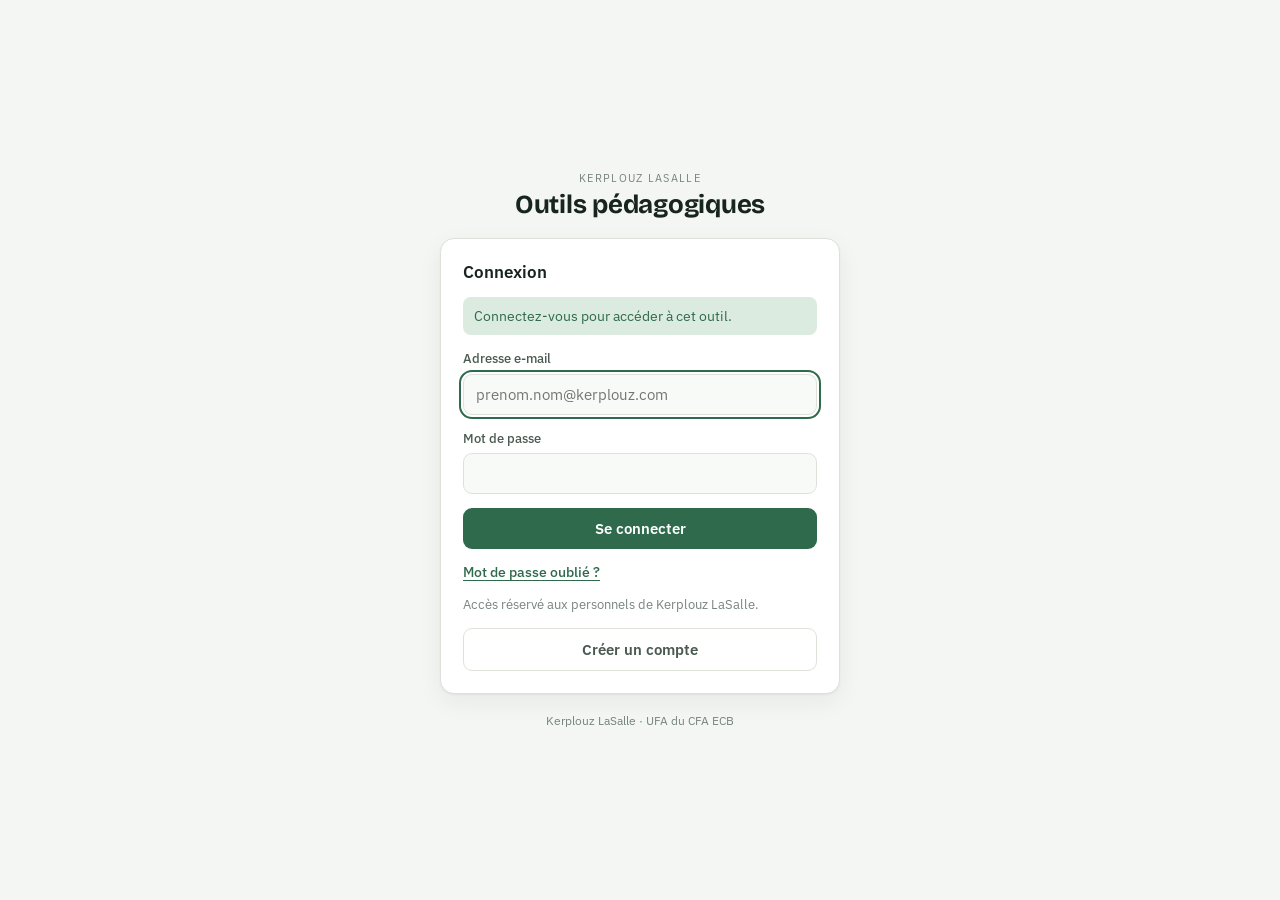
==== admin/index.html @ ae9e58b8 "Page d'administration : comptes, rôles, classes, droits" ====
<!doctype html>
<html lang="fr"><head><meta charset="utf-8"><meta name="viewport" content="width=device-width,initial-scale=1">
<meta name="robots" content="noindex">
<title>Administration · Outils Kerplouz</title>
<link rel="preconnect" href="https://fonts.googleapis.com">
<link rel="preconnect" href="https://fonts.gstatic.com" crossorigin>
<link rel="stylesheet" href="https://fonts.googleapis.com/css2?family=Bricolage+Grotesque:opsz,wght@12..96,700&family=IBM+Plex+Sans:wght@400;500;600&display=swap">
<style>
:root{--bg:#F4F6F3;--surface:#FFFFFF;--line:#DCE2D9;--ink:#18241E;--ink-2:#4A5A51;--ink-3:#76857C;--accent:#2E6A4B;--accent-soft:#DCEBDF;--danger:#A8412F;--danger-soft:#F6DED8;--warn:#7A5410;--warn-soft:#FFF6E5;
  --display:"Bricolage Grotesque",ui-sans-serif,system-ui,sans-serif;--body:"IBM Plex Sans",ui-sans-serif,system-ui,-apple-system,"Segoe UI",sans-serif}
*{box-sizing:border-box}[hidden]{display:none!important}
body{margin:0;background:var(--bg);color:var(--ink);font:14.5px/1.5 var(--body);padding-inline:16px}
main{max-width:1120px;margin:0 auto;padding-block:26px 60px;display:flex;flex-direction:column;gap:20px}
a{color:var(--accent)}
.top{display:flex;justify-content:space-between;align-items:center;gap:12px;flex-wrap:wrap;font-size:13.5px}
.top a{text-decoration:none;font-weight:500}
h1{font:700 30px/1.15 var(--display);margin:4px 0 0;letter-spacing:-.01em}
.eyebrow{font-size:11px;letter-spacing:.12em;text-transform:uppercase;color:var(--ink-3)}
.tabs{display:flex;gap:6px;flex-wrap:wrap;border-bottom:1px solid var(--line);padding-bottom:10px}
.tab{font:500 13.5px var(--body);background:var(--surface);color:var(--ink-2);border:1px solid var(--line);border-radius:999px;padding:7px 14px;cursor:pointer}
.tab[aria-selected="true"]{background:var(--ink);border-color:var(--ink);color:#fff}
.tab .n{font-size:11.5px;opacity:.7;margin-left:4px}
.card{background:var(--surface);border:1px solid var(--line);border-radius:12px;overflow:hidden}
.bar{display:flex;gap:10px;flex-wrap:wrap;align-items:center;padding:12px 14px;border-bottom:1px solid var(--line)}
.bar .sp{flex:1}
input,select{font:14px var(--body);color:var(--ink);background:#F8FAF7;border:1px solid var(--line);border-radius:8px;padding:7px 10px}
input[type=checkbox]{width:16px;height:16px;accent-color:var(--accent);padding:0}
input:focus-visible,select:focus-visible,button:focus-visible,a:focus-visible{outline:2px solid var(--accent);outline-offset:2px}
button{font:600 13.5px var(--body);border:0;border-radius:8px;padding:8px 13px;background:var(--accent);color:#fff;cursor:pointer}
button.ghost{background:none;color:var(--ink-2);border:1px solid var(--line);font-weight:500}
button.danger{background:none;color:var(--danger);border:1px solid var(--danger-soft);font-weight:500}
button.danger.sure{background:var(--danger);color:#fff}
button.small{padding:5px 10px;font-size:12.5px}
button:disabled{opacity:.55;cursor:wait}
.scroll{overflow-x:auto}
table{border-collapse:collapse;width:100%}
th,td{text-align:left;padding:10px 14px;border-bottom:1px solid var(--line);vertical-align:top}
tr:last-child td{border-bottom:0}
th{font-size:11.5px;font-weight:500;letter-spacing:.06em;text-transform:uppercase;color:var(--ink-3);background:#F8FAF7;white-space:nowrap}
td .sub{display:block;font-size:12px;color:var(--ink-3)}
tr.off td{background:#FAFAF8;color:var(--ink-3)}
.chips{display:flex;flex-wrap:wrap;gap:5px;align-items:center}
.chip{font-size:12px;font-weight:500;border-radius:99px;padding:2px 9px;border:1px solid var(--line);background:#fff;white-space:nowrap}
.chip.capa{border-color:#6E9A3A;color:#4F7424}.chip.bpa{border-color:#3F8A70;color:#2E6A55}.chip.bp{border-color:#2E6A4B;color:#2E6A4B}
.chip.btsa{border-color:#D1683F;color:#A84D29}.chip.cs{border-color:#8A6A3B;color:#6D522A}.chip.autre{border-color:#76857C;color:#4A5A51}
.none{font-size:12.5px;color:var(--ink-3)}
.badge{font-size:11.5px;font-weight:600;border-radius:99px;padding:2px 8px;white-space:nowrap}
.b-on{background:var(--accent-soft);color:var(--accent)}.b-off{background:var(--danger-soft);color:var(--danger)}.b-wait{background:var(--warn-soft);color:var(--warn)}
.pick{margin-top:8px;border:1px solid var(--line);border-radius:10px;padding:10px 12px;background:#FBFCFA;display:grid;grid-template-columns:repeat(auto-fill,minmax(150px,1fr));gap:4px 14px}
.pick h4{grid-column:1/-1;margin:6px 0 2px;font-size:11px;letter-spacing:.08em;text-transform:uppercase;color:var(--ink-3)}
.pick h4:first-child{margin-top:0}
.pick label{display:flex;gap:7px;align-items:center;font-size:13px;cursor:pointer}
.switch{display:inline-flex;gap:7px;align-items:center;font-size:13px;cursor:pointer}
.msg{font-size:13.5px;border-radius:8px;padding:9px 12px}
.msg.err{background:var(--danger-soft);color:var(--danger)}.msg.ok{background:var(--accent-soft);color:var(--accent)}
.help{font-size:13px;color:var(--ink-2);margin:0;padding:12px 14px;border-bottom:1px solid var(--line);background:#FBFCFA}
.roles{display:flex;gap:14px;flex-wrap:wrap}
.toast{position:fixed;left:50%;bottom:18px;transform:translateX(-50%);background:var(--ink);color:#fff;border-radius:10px;padding:9px 16px;font-size:13.5px;box-shadow:0 8px 24px rgba(0,0,0,.2)}
.toast.err{background:var(--danger)}
@media (max-width:640px){th,td{padding:9px 10px}h1{font-size:25px}}
</style></head><body>
<main>
  <div class="top"><a href="/">← Outils pédagogiques</a><span><span id="me"></span></span></div>
  <div><span class="eyebrow">Kerplouz LaSalle · Réservé au coordinateur</span><h1>Administration</h1></div>
  <div class="msg err" id="err" hidden></div>

  <div class="tabs" role="tablist">
    <button class="tab" role="tab" data-tab="comptes" aria-selected="true">Comptes<span class="n" id="nComptes"></span></button>
    <button class="tab" role="tab" data-tab="classes" aria-selected="false">Classes<span class="n" id="nClasses"></span></button>
    <button class="tab" role="tab" data-tab="outils" aria-selected="false">Droits des outils</button>
  </div>

  <!-- Comptes -->
  <section id="p-comptes">
    <div class="card">
      <p class="help">Un compte voit les outils des formations de ses classes (plus les outils transversaux). Le <b>coordinateur</b> voit tout et accède à cette page. Vous pouvez rattacher une adresse à ses classes <b>avant</b> que la personne crée son compte : ses droits seront prêts à sa première connexion.</p>
      <div class="bar">
        <input type="search" id="q" placeholder="Rechercher une adresse ou une classe" aria-label="Rechercher" style="min-width:240px">
        <select id="fRole" aria-label="Filtrer par rôle"><option value="">Tous les rôles</option><option value="formateur">Formateurs</option><option value="secretariat">Secrétariat</option><option value="coordinateur">Coordinateurs</option><option value="attente">Sans compte</option></select>
        <span class="sp"></span>
        <input type="email" id="newMail" placeholder="prenom.nom@kerplouz.com" aria-label="Adresse à rattacher">
        <button type="button" id="btnAdd">Rattacher une adresse</button>
      </div>
      <div class="scroll"><table>
        <thead><tr><th>Personne</th><th>Rôle</th><th>Classes</th><th>Statut</th><th></th></tr></thead>
        <tbody id="tComptes"></tbody>
      </table></div>
    </div>
  </section>

  <!-- Classes -->
  <section id="p-classes" hidden>
    <div class="card">
      <p class="help">Les classes reprennent les groupes Yparéo. Le <b>niveau</b> décide des outils affichés. Une classe désactivée n'ouvre plus aucun droit, sans perdre ses rattachements.</p>
      <div class="bar">
        <input id="cCode" placeholder="Code (ex. BTSAAP1)" aria-label="Code" style="width:150px">
        <input id="cLib" placeholder="Libellé (ex. BTSA AP 1)" aria-label="Libellé" style="width:190px">
        <select id="cNiv" aria-label="Niveau"></select>
        <button type="button" id="btnClasse">Ajouter la classe</button>
      </div>
      <div class="scroll"><table>
        <thead><tr><th>Code</th><th>Libellé</th><th>Niveau</th><th>Personnes</th><th>Active</th><th></th></tr></thead>
        <tbody id="tClasses"></tbody>
      </table></div>
    </div>
  </section>

  <!-- Outils -->
  <section id="p-outils" hidden>
    <div class="card">
      <p class="help">Pour chaque outil publié : les rôles qui y ont accès. L'accès est aussi limité au niveau de l'outil (un formateur CAPa ne voit pas un outil BTSA). Le coordinateur a toujours accès à tout : décochez les deux rôles pour réserver un outil au coordinateur.</p>
      <div class="scroll"><table>
        <thead><tr><th>Outil</th><th>Formation</th><th>Rôles autorisés</th><th>Qui y a accès</th></tr></thead>
        <tbody id="tOutils"></tbody>
      </table></div>
    </div>
  </section>
</main>
<div class="toast" id="toast" hidden></div>

<script>
const SB="https://olqclfsywasktwirswpb.supabase.co", KEY="sb_publishable_Qry6l1DGbG9IkLtGT7CF4w_OyP4rI8x", SKEY="kep.session";
const $=s=>document.querySelector(s);
const esc=t=>String(t==null?"":t).replace(/[<>&"]/g,c=>({"<":"&lt;",">":"&gt;","&":"&amp;",'"':"&quot;"}[c]));
const NIVEAUX={capa:"CAPa JP",bpa:"BPA OSP",bp:"BP AP",btsa:"BTSA AP",cs:"CS Arboriste",autre:"Autre",tous:"Toutes formations"};
const ROLES={formateur:"Formateur",secretariat:"Secrétariat",coordinateur:"Coordinateur"};

/* ---------- session ---------- */
let session=null;
const ls={get(){try{return JSON.parse(localStorage.getItem(SKEY)||"null");}catch(e){return null;}},set(v){try{v?localStorage.setItem(SKEY,JSON.stringify(v)):localStorage.removeItem(SKEY);}catch(e){}}};
function cookie(){document.cookie=session?`kep_at=${session.access_token}; Path=/; Max-Age=${Math.max(60,session.expires_at-Math.floor(Date.now()/1000))}; Secure; SameSite=Lax`:"kep_at=; Path=/; Max-Age=0; Secure; SameSite=Lax";}
async function raw(path,{method="GET",body,prefer,auth=true}={}){
  const h={apikey:KEY,"Content-Type":"application/json"};if(auth&&session)h.Authorization="Bearer "+session.access_token;if(prefer)h.Prefer=prefer;
  const r=await fetch(SB+path,{method,headers:h,body:body?JSON.stringify(body):undefined});const t=await r.text();let d=null;try{d=t?JSON.parse(t):null;}catch(e){}
  if(!r.ok){const e=new Error((d&&(d.message||d.msg||d.error_description||d.error))||("Erreur "+r.status));e.status=r.status;throw e;}return d;}
async function frais(){if(!session)return false;if(session.expires_at-60>Date.now()/1000)return true;
  try{const t=await raw("/auth/v1/token?grant_type=refresh_token",{method:"POST",body:{refresh_token:session.refresh_token},auth:false});
    session=Object.assign(session,{access_token:t.access_token,refresh_token:t.refresh_token,expires_at:t.expires_at?+t.expires_at:Math.floor(Date.now()/1000)+(+t.expires_in||3600)});ls.set(session);cookie();return true;}
  catch(e){session=null;ls.set(null);cookie();return false;}}
async function api(path,opts){if(!(await frais())){location.replace("/?next=/admin/");throw new Error("session expirée");}return raw(path,opts);}

/* ---------- données ---------- */
let comptes=[],affect=[],classes=[],outils=[],ouvert=null;
async function charger(){
  [comptes,affect,classes,outils]=await Promise.all([
    api("/rest/v1/rpc/admin_comptes",{method:"POST",body:{}}),
    api("/rest/v1/affectations?select=email,classe"),
    api("/rest/v1/classes?select=*&order=ordre,code"),
    api("/rest/v1/outils?select=*&order=ordre,code")]);
}
function toast(t,err){const el=$("#toast");el.textContent=t;el.className="toast"+(err?" err":"");el.hidden=false;clearTimeout(toast.t);toast.t=setTimeout(()=>el.hidden=true,err?5000:2200);}
function frErr(e){const m=e.message||"";
  if(/au moins un coordinateur/i.test(m))return "Impossible : il doit rester au moins un coordinateur actif.";
  if(/propre compte/i.test(m))return "Vous ne pouvez pas supprimer votre propre compte.";
  if(/duplicate key/i.test(m))return "Ce code existe déjà.";
  if(/row-level security|Réservé/i.test(m))return "Action refusée : réservée au coordinateur.";
  return m;}
async function action(fn,ok){try{await fn();await charger();rendre();if(ok)toast(ok);}catch(e){toast(frErr(e),true);}}

/* ---------- rendu ---------- */
const classesDe=email=>affect.filter(a=>a.email===email).map(a=>classes.find(c=>c.code===a.classe)).filter(Boolean);
function chips(email){const cl=classesDe(email);return cl.length?cl.map(c=>`<span class="chip ${esc(c.niveau)}" title="${esc(NIVEAUX[c.niveau])}${c.actif?"":" · classe désactivée"}" style="${c.actif?"":"opacity:.5"}">${esc(c.libelle)}</span>`).join(""):'<span class="none">Aucune classe</span>';}
function picker(email){const mine=new Set(affect.filter(a=>a.email===email).map(a=>a.classe));
  return `<div class="pick" data-email="${esc(email)}">`+Object.keys(NIVEAUX).filter(n=>classes.some(c=>c.niveau===n)).map(n=>
    `<h4>${esc(NIVEAUX[n])}</h4>`+classes.filter(c=>c.niveau===n).map(c=>`<label><input type="checkbox" data-classe="${esc(c.code)}" ${mine.has(c.code)?"checked":""}>${esc(c.libelle)}</label>`).join("")).join("")+`</div>`;}
function ligne(p){const moi=session.user&&p.id===session.user.id, attente=!p.id;
  const quand=p.derniere_connexion?"dernière connexion le "+new Date(p.derniere_connexion).toLocaleDateString("fr-FR"):(p.confirme?"jamais connecté":"adresse non confirmée");
  return `<tr class="${p.actif===false?"off":""}" data-email="${esc(p.email)}" data-id="${esc(p.id||"")}">
    <td><b>${esc(p.email)}</b>${moi?' <span class="badge b-on">vous</span>':""}<span class="sub">${attente?"n'a pas encore créé son compte":esc(quand)}</span></td>
    <td>${attente?'<span class="none">—</span>':`<select data-act="role" aria-label="Rôle de ${esc(p.email)}" ${moi?"disabled title='Vous ne pouvez pas changer votre propre rôle'":""}>${Object.keys(ROLES).map(r=>`<option value="${r}" ${p.role===r?"selected":""}>${ROLES[r]}</option>`).join("")}</select>`}</td>
    <td><div class="chips">${chips(p.email)} <button type="button" class="ghost small" data-act="edit">${ouvert===p.email?"Fermer":"Modifier"}</button></div>${ouvert===p.email?picker(p.email):""}</td>
    <td>${attente?'<span class="badge b-wait">En attente</span>':`<label class="switch"><input type="checkbox" data-act="actif" ${p.actif?"checked":""} ${moi?"disabled":""}>${p.actif?"Actif":"Suspendu"}</label>`}</td>
    <td>${moi?"":`<button type="button" class="danger small" data-act="del">${attente?"Retirer":"Supprimer"}</button>`}</td></tr>`;}
function rendre(){
  const q=$("#q").value.trim().toLowerCase(),fr=$("#fRole").value;
  const connus=new Set(comptes.map(c=>c.email));
  const attente=[...new Set(affect.map(a=>a.email))].filter(e=>!connus.has(e)).map(e=>({email:e}));
  let lignes=[...comptes,...attente].filter(p=>{
    if(fr==="attente"?p.id:fr&&p.role!==fr)return false;
    if(!q)return true;return p.email.includes(q)||classesDe(p.email).some(c=>(c.code+" "+c.libelle).toLowerCase().includes(q));});
  $("#tComptes").innerHTML=lignes.map(ligne).join("")||'<tr><td colspan="5" class="none">Aucun résultat.</td></tr>';
  $("#nComptes").textContent=comptes.length+(attente.length?" + "+attente.length:"");
  $("#nClasses").textContent=classes.length;
  $("#tClasses").innerHTML=classes.map(c=>{const n=affect.filter(a=>a.classe===c.code).length;return `<tr class="${c.actif?"":"off"}" data-code="${esc(c.code)}">
    <td><code>${esc(c.code)}</code></td>
    <td><input data-act="lib" value="${esc(c.libelle)}" aria-label="Libellé de ${esc(c.code)}" style="width:170px"></td>
    <td><select data-act="niv" aria-label="Niveau de ${esc(c.code)}">${Object.keys(NIVEAUX).filter(k=>k!=="tous").map(k=>`<option value="${k}" ${c.niveau===k?"selected":""}>${NIVEAUX[k]}</option>`).join("")}</select></td>
    <td>${n}</td>
    <td><label class="switch"><input type="checkbox" data-act="cactif" ${c.actif?"checked":""}>${c.actif?"Oui":"Non"}</label></td>
    <td><button type="button" class="danger small" data-act="cdel" title="${n?"Supprime aussi les "+n+" rattachement(s)":""}">Supprimer</button></td></tr>`;}).join("");
  $("#tOutils").innerHTML=outils.map(o=>{
    const qui=comptes.filter(p=>p.actif&&(p.role==="coordinateur"||((!o.roles.length||o.roles.includes(p.role))&&(o.niveau==="tous"||classesDe(p.email).some(c=>c.actif&&c.niveau===o.niveau)))));
    return `<tr data-outil="${esc(o.code)}"><td><b>${esc(o.titre)}</b><span class="sub">${esc(o.code)}</span></td><td>${esc(NIVEAUX[o.niveau]||o.niveau)}</td>
    <td><div class="roles">${["formateur","secretariat"].map(r=>`<label class="switch"><input type="checkbox" data-role="${r}" ${!o.roles.length||o.roles.includes(r)?"checked":""}>${ROLES[r]}</label>`).join("")}</div><span class="sub">${!o.roles.length?"tous les rôles":o.roles.every(r=>r==="coordinateur")?"réservé au coordinateur":""}</span></td>
    <td>${qui.length} compte${qui.length>1?"s":""}<span class="sub">${esc(qui.slice(0,4).map(p=>p.email.split("@")[0]).join(", "))}${qui.length>4?"…":""}</span></td></tr>`;}).join("");
}

/* ---------- événements ---------- */
document.querySelectorAll(".tab").forEach(t=>t.onclick=()=>{document.querySelectorAll(".tab").forEach(x=>x.setAttribute("aria-selected",x===t));
  ["comptes","classes","outils"].forEach(k=>$("#p-"+k).hidden=k!==t.dataset.tab);});
$("#q").oninput=rendre;$("#fRole").onchange=rendre;
$("#cNiv").innerHTML=Object.keys(NIVEAUX).filter(k=>k!=="tous").map(k=>`<option value="${k}">${NIVEAUX[k]}</option>`).join("");

$("#btnAdd").onclick=()=>{const e=$("#newMail").value.trim().toLowerCase();
  if(!/^[^@\s]+@kerplouz\.com$/.test(e)){toast("Saisissez une adresse @kerplouz.com.",true);return;}
  $("#newMail").value="";ouvert=e;
  if(!comptes.some(c=>c.email===e)&&!affect.some(a=>a.email===e)){comptes.push({email:e,__temp:true});}
  rendre();const tr=document.querySelector(`tr[data-email="${CSS.escape(e)}"]`);if(tr)tr.scrollIntoView({block:"center"});
  toast("Cochez ses classes : l'adresse est enregistrée dès la première classe.");};

$("#tComptes").addEventListener("change",e=>{const tr=e.target.closest("tr");if(!tr)return;const email=tr.dataset.email,id=tr.dataset.id;
  if(e.target.dataset.classe){const code=e.target.dataset.classe;
    action(()=>e.target.checked
      ?api("/rest/v1/affectations",{method:"POST",prefer:"resolution=ignore-duplicates,return=minimal",body:{email,classe:code}})
      :api(`/rest/v1/affectations?email=eq.${encodeURIComponent(email)}&classe=eq.${encodeURIComponent(code)}`,{method:"DELETE"}),"Classes enregistrées");return;}
  const act=e.target.dataset.act;
  if(act==="role")action(()=>api("/rest/v1/profils?id=eq."+id,{method:"PATCH",prefer:"return=minimal",body:{role:e.target.value}}),"Rôle modifié");
  if(act==="actif")action(()=>api("/rest/v1/profils?id=eq."+id,{method:"PATCH",prefer:"return=minimal",body:{actif:e.target.checked}}),e.target.checked?"Compte réactivé":"Compte suspendu");});
$("#tComptes").addEventListener("click",e=>{const b=e.target.closest("button");if(!b)return;const tr=b.closest("tr"),email=tr.dataset.email,id=tr.dataset.id;
  if(b.dataset.act==="edit"){ouvert=ouvert===email?null:email;comptes=comptes.filter(c=>!c.__temp||c.email===ouvert);rendre();return;}
  if(b.dataset.act==="del"){if(!b.classList.contains("sure")){b.classList.add("sure");b.textContent="Confirmer ?";setTimeout(()=>{if(b.isConnected){b.classList.remove("sure");b.textContent=id?"Supprimer":"Retirer";}},4000);return;}
    if(id)action(()=>api("/rest/v1/rpc/admin_supprimer_compte",{method:"POST",body:{uid:id}}),"Compte supprimé");
    else{comptes=comptes.filter(c=>c.email!==email);action(()=>api("/rest/v1/affectations?email=eq."+encodeURIComponent(email),{method:"DELETE"}),"Adresse retirée");}}});

$("#btnClasse").onclick=()=>{const code=$("#cCode").value.trim(),libelle=$("#cLib").value.trim(),niveau=$("#cNiv").value;
  if(!/^[A-Za-z0-9_-]{2,30}$/.test(code)||!libelle){toast("Indiquez un code (lettres, chiffres, tirets) et un libellé.",true);return;}
  const ordre=Math.max(0,...classes.map(c=>c.ordre||0))+1;
  action(async()=>{await api("/rest/v1/classes",{method:"POST",prefer:"return=minimal",body:{code,libelle,niveau,ordre}});$("#cCode").value="";$("#cLib").value="";},"Classe ajoutée");};
$("#tClasses").addEventListener("change",e=>{const tr=e.target.closest("tr");if(!tr)return;const code=encodeURIComponent(tr.dataset.code),a=e.target.dataset.act;
  const body=a==="lib"?{libelle:e.target.value.trim()}:a==="niv"?{niveau:e.target.value}:a==="cactif"?{actif:e.target.checked}:null;
  if(!body||(a==="lib"&&!body.libelle))return;
  action(()=>api("/rest/v1/classes?code=eq."+code,{method:"PATCH",prefer:"return=minimal",body}),"Classe modifiée");});
$("#tClasses").addEventListener("click",e=>{const b=e.target.closest("button[data-act=cdel]");if(!b)return;
  if(!b.classList.contains("sure")){b.classList.add("sure");b.textContent="Confirmer ?";setTimeout(()=>{if(b.isConnected){b.classList.remove("sure");b.textContent="Supprimer";}},4000);return;}
  action(()=>api("/rest/v1/classes?code=eq."+encodeURIComponent(b.closest("tr").dataset.code),{method:"DELETE"}),"Classe supprimée");});
$("#tOutils").addEventListener("change",e=>{const tr=e.target.closest("tr");if(!tr)return;
  const roles=[...tr.querySelectorAll("[data-role]")].filter(x=>x.checked).map(x=>x.dataset.role);
  const r=roles.length===2?[]:roles.length?roles:["coordinateur"];
  action(()=>api("/rest/v1/outils?code=eq."+encodeURIComponent(tr.dataset.outil),{method:"PATCH",prefer:"return=minimal",body:{roles:r}}),"Droits de l'outil modifiés");});

/* ---------- démarrage ---------- */
(async()=>{
  session=ls.get();
  if(!(await frais())){location.replace("/?next=/admin/");return;}cookie();
  try{const d=await raw("/rest/v1/rpc/mes_droits",{method:"POST",body:{}});
    if(!d||!d.admin){location.replace("/?refus=droit");return;}
    session.user=session.user||{};$("#me").textContent=d.email;
    const u=await raw("/auth/v1/user");session.user={id:u.id,email:u.email};
    await charger();rendre();}
  catch(e){const m=$("#err");m.hidden=false;m.textContent="Chargement impossible : "+frErr(e);}
})();
</script>
</body></html>
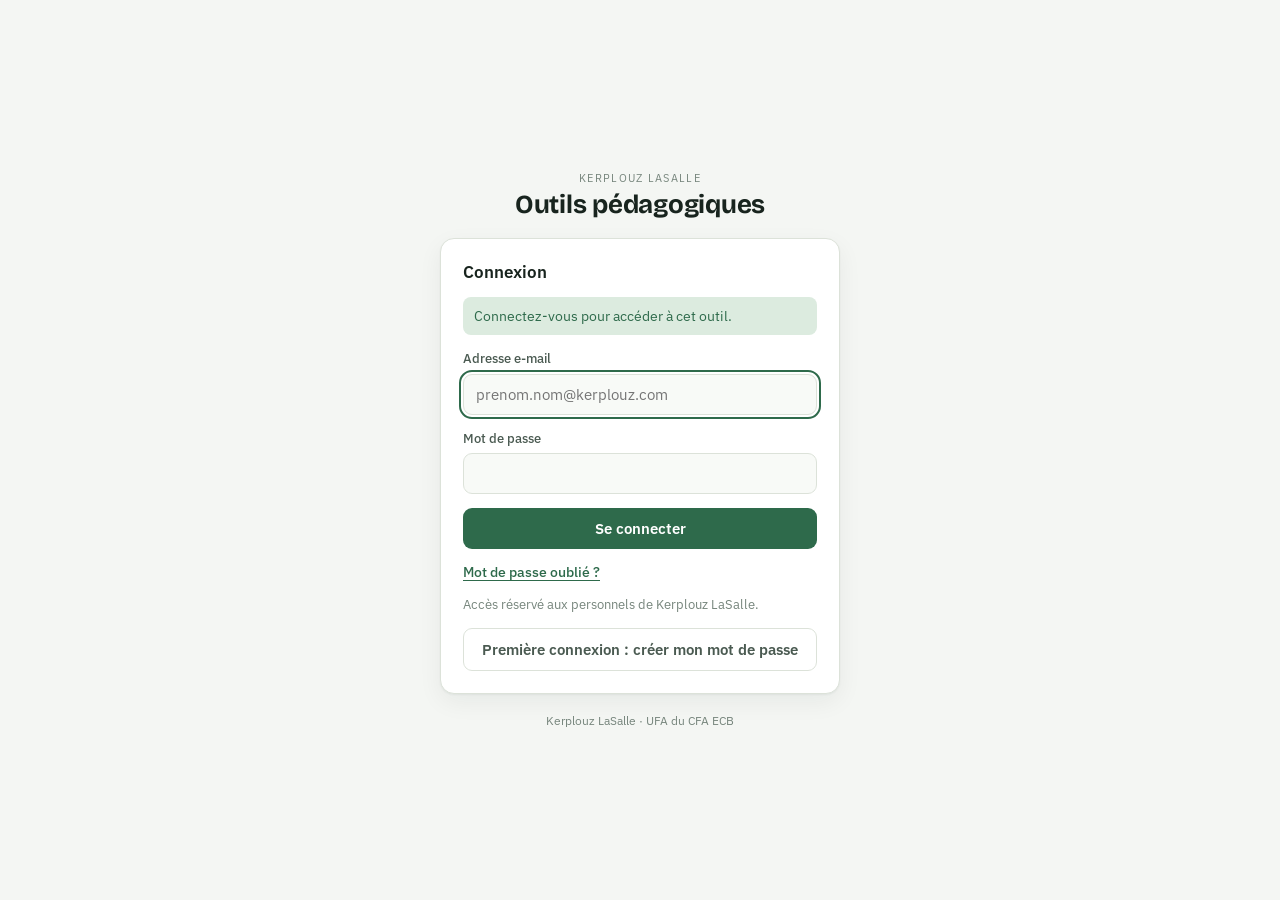
==== commit bfd0dca3: "Admin : fiches de connexion (PDF par personne ou planche)" ====
--- a/admin/index.html
+++ b/admin/index.html
@@ -4,19 +4,20 @@
 <title>Administration · Outils Kerplouz</title>
 <link rel="preconnect" href="https://fonts.googleapis.com">
 <link rel="preconnect" href="https://fonts.gstatic.com" crossorigin>
-<link rel="stylesheet" href="https://fonts.googleapis.com/css2?family=Bricolage+Grotesque:opsz,wght@12..96,700&family=IBM+Plex+Sans:wght@400;500;600&display=swap">
+<link rel="stylesheet" href="https://fonts.googleapis.com/css2?family=Bricolage+Grotesque:opsz,wght@12..96,700&family=IBM+Plex+Sans:wght@400;500;600&family=IBM+Plex+Mono:wght@500&display=swap">
 <style>
 :root{--bg:#F4F6F3;--surface:#FFFFFF;--line:#DCE2D9;--ink:#18241E;--ink-2:#4A5A51;--ink-3:#76857C;--accent:#2E6A4B;--accent-soft:#DCEBDF;--danger:#A8412F;--danger-soft:#F6DED8;--warn:#7A5410;--warn-soft:#FFF6E5;
-  --display:"Bricolage Grotesque",ui-sans-serif,system-ui,sans-serif;--body:"IBM Plex Sans",ui-sans-serif,system-ui,-apple-system,"Segoe UI",sans-serif}
+  --display:"Bricolage Grotesque",ui-sans-serif,system-ui,sans-serif;--body:"IBM Plex Sans",ui-sans-serif,system-ui,-apple-system,"Segoe UI",sans-serif;--mono:"IBM Plex Mono",ui-monospace,monospace}
 *{box-sizing:border-box}[hidden]{display:none!important}
 body{margin:0;background:var(--bg);color:var(--ink);font:14.5px/1.5 var(--body);padding-inline:16px}
-main{max-width:1120px;margin:0 auto;padding-block:26px 60px;display:flex;flex-direction:column;gap:20px}
+main{max-width:1180px;margin:0 auto;padding-block:26px 60px;display:flex;flex-direction:column;gap:20px}
 a{color:var(--accent)}
 .top{display:flex;justify-content:space-between;align-items:center;gap:12px;flex-wrap:wrap;font-size:13.5px}
 .top a{text-decoration:none;font-weight:500}
 h1{font:700 30px/1.15 var(--display);margin:4px 0 0;letter-spacing:-.01em}
 .eyebrow{font-size:11px;letter-spacing:.12em;text-transform:uppercase;color:var(--ink-3)}
-.tabs{display:flex;gap:6px;flex-wrap:wrap;border-bottom:1px solid var(--line);padding-bottom:10px}
+.tabs{display:flex;gap:6px;flex-wrap:wrap;border-bottom:1px solid var(--line);padding-bottom:10px;align-items:center}
+.tabs .sp{flex:1}
 .tab{font:500 13.5px var(--body);background:var(--surface);color:var(--ink-2);border:1px solid var(--line);border-radius:999px;padding:7px 14px;cursor:pointer}
 .tab[aria-selected="true"]{background:var(--ink);border-color:var(--ink);color:#fff}
 .tab .n{font-size:11.5px;opacity:.7;margin-left:4px}
@@ -30,8 +31,9 @@
 button.ghost{background:none;color:var(--ink-2);border:1px solid var(--line);font-weight:500}
 button.danger{background:none;color:var(--danger);border:1px solid var(--danger-soft);font-weight:500}
 button.danger.sure{background:var(--danger);color:#fff}
-button.small{padding:5px 10px;font-size:12.5px}
-button:disabled{opacity:.55;cursor:wait}
+button.small{padding:4px 9px;font-size:12.5px}
+button.link{background:none;color:var(--accent);padding:0;font-weight:500;font-size:12.5px;text-decoration:underline;text-underline-offset:2px}
+button:disabled{opacity:.55;cursor:default}
 .scroll{overflow-x:auto}
 table{border-collapse:collapse;width:100%}
 th,td{text-align:left;padding:10px 14px;border-bottom:1px solid var(--line);vertical-align:top}
@@ -43,47 +45,117 @@
 .chip{font-size:12px;font-weight:500;border-radius:99px;padding:2px 9px;border:1px solid var(--line);background:#fff;white-space:nowrap}
 .chip.capa{border-color:#6E9A3A;color:#4F7424}.chip.bpa{border-color:#3F8A70;color:#2E6A55}.chip.bp{border-color:#2E6A4B;color:#2E6A4B}
 .chip.btsa{border-color:#D1683F;color:#A84D29}.chip.cs{border-color:#8A6A3B;color:#6D522A}.chip.autre{border-color:#76857C;color:#4A5A51}
+.chip.ref{font-weight:700}
+.chip.role{background:#F1F3EF;border-color:#F1F3EF;color:var(--ink-2)}
+.chip.adm{background:var(--ink);border-color:var(--ink);color:#fff}
 .none{font-size:12.5px;color:var(--ink-3)}
+.code{font:500 14px var(--mono);letter-spacing:.14em;background:var(--warn-soft);color:var(--warn);border-radius:6px;padding:1px 7px}
 .badge{font-size:11.5px;font-weight:600;border-radius:99px;padding:2px 8px;white-space:nowrap}
-.b-on{background:var(--accent-soft);color:var(--accent)}.b-off{background:var(--danger-soft);color:var(--danger)}.b-wait{background:var(--warn-soft);color:var(--warn)}
-.pick{margin-top:8px;border:1px solid var(--line);border-radius:10px;padding:10px 12px;background:#FBFCFA;display:grid;grid-template-columns:repeat(auto-fill,minmax(150px,1fr));gap:4px 14px}
-.pick h4{grid-column:1/-1;margin:6px 0 2px;font-size:11px;letter-spacing:.08em;text-transform:uppercase;color:var(--ink-3)}
-.pick h4:first-child{margin-top:0}
-.pick label{display:flex;gap:7px;align-items:center;font-size:13px;cursor:pointer}
+.b-on{background:var(--accent-soft);color:var(--accent)}.b-wait{background:var(--warn-soft);color:var(--warn)}
+.panel{margin-top:8px;border:1px solid var(--line);border-radius:10px;padding:10px 12px;background:#FBFCFA}
+.grid{display:grid;grid-template-columns:repeat(auto-fill,minmax(190px,1fr));gap:6px 14px}
+.panel h4{grid-column:1/-1;margin:6px 0 0;font-size:11px;letter-spacing:.08em;text-transform:uppercase;color:var(--ink-3)}
+.panel h4:first-child{margin-top:0}
+.panel label{display:flex;gap:7px;align-items:center;font-size:13px;cursor:pointer}
+.cl{display:flex;justify-content:space-between;gap:8px;align-items:center;font-size:13px}
+.cl select{padding:3px 6px;font-size:12.5px}
+.cl.on span{font-weight:600}
+.ids{display:flex;gap:8px;flex-wrap:wrap;margin-bottom:10px}
+.ids input{width:160px}
 .switch{display:inline-flex;gap:7px;align-items:center;font-size:13px;cursor:pointer}
 .msg{font-size:13.5px;border-radius:8px;padding:9px 12px}
-.msg.err{background:var(--danger-soft);color:var(--danger)}.msg.ok{background:var(--accent-soft);color:var(--accent)}
+.msg.err{background:var(--danger-soft);color:var(--danger)}
 .help{font-size:13px;color:var(--ink-2);margin:0;padding:12px 14px;border-bottom:1px solid var(--line);background:#FBFCFA}
-.roles{display:flex;gap:14px;flex-wrap:wrap}
-.toast{position:fixed;left:50%;bottom:18px;transform:translateX(-50%);background:var(--ink);color:#fff;border-radius:10px;padding:9px 16px;font-size:13.5px;box-shadow:0 8px 24px rgba(0,0,0,.2)}
+.roles{display:flex;gap:6px 14px;flex-wrap:wrap}
+.actions{display:flex;flex-direction:column;gap:6px;align-items:flex-start}
+.toast{position:fixed;left:50%;bottom:18px;transform:translateX(-50%);background:var(--ink);color:#fff;border-radius:10px;padding:10px 16px;font-size:13.5px;box-shadow:0 8px 24px rgba(0,0,0,.2);max-width:90vw}
 .toast.err{background:var(--danger)}
+/* ---- Fiches de connexion ---- */
+dialog{border:1px solid var(--line);border-radius:14px;padding:0;max-width:520px;width:calc(100% - 32px);box-shadow:0 20px 60px rgba(0,0,0,.25);color:var(--ink)}
+dialog::backdrop{background:rgba(24,36,30,.45)}
+dialog form{padding:20px 22px;display:flex;flex-direction:column;gap:14px}
+dialog h2{font:700 20px var(--display);margin:0}
+dialog fieldset{border:0;padding:0;margin:0;display:flex;flex-direction:column;gap:7px}
+dialog legend{font-size:12px;font-weight:600;letter-spacing:.06em;text-transform:uppercase;color:var(--ink-3);margin-bottom:4px}
+dialog label{display:flex;gap:8px;align-items:center;font-size:14px}
+dialog .foot{display:flex;justify-content:space-between;align-items:center;gap:10px}
+dialog .count{font-size:13px;color:var(--ink-2)}
+#print{display:none}
+.fiche{box-sizing:border-box;width:210mm;height:297mm;padding:18mm 20mm 16mm;display:flex;flex-direction:column;gap:7mm;font:11pt/1.45 var(--body);color:#18241E;background:#fff;page-break-after:always;break-after:page;position:relative;overflow:hidden}
+.fiche:last-child{page-break-after:auto;break-after:auto}
+.f-head{display:flex;justify-content:space-between;align-items:flex-end;border-bottom:2.5pt solid #2E6A4B;padding-bottom:4mm}
+.f-head .org{font-size:8.5pt;letter-spacing:.14em;text-transform:uppercase;color:#4A5A51}
+.f-head h1{font:700 22pt/1.1 var(--display);margin:1.5mm 0 0;color:#18241E}
+.f-head .perso{font-size:8.5pt;color:#76857C;text-align:right}
+.f-hello{font-size:12pt;margin:0}
+.f-hello b{font-weight:600}
+.f-card{border:1pt solid #CFD9CB;border-radius:4mm;background:#F4F8F2;padding:6mm 7mm;display:grid;grid-template-columns:auto 1fr;gap:3.5mm 8mm;align-items:baseline}
+.f-card dt{font-size:8.5pt;letter-spacing:.1em;text-transform:uppercase;color:#4A5A51}
+.f-card dd{margin:0;font-size:13pt;font-weight:600;word-break:break-all}
+.f-card dd.site{color:#2E6A4B}
+.f-card dd.code{font:600 26pt/1 var(--mono);letter-spacing:.28em;color:#18241E;background:#fff;border:1.2pt dashed #2E6A4B;border-radius:2.5mm;padding:2.5mm 4mm;justify-self:start}
+.f-steps{list-style:none;counter-reset:s;margin:0;padding:0;display:flex;flex-direction:column;gap:3.2mm}
+.f-steps li{counter-increment:s;display:grid;grid-template-columns:8mm 1fr;gap:3mm;align-items:start}
+.f-steps li::before{content:counter(s);width:7mm;height:7mm;border-radius:50%;background:#2E6A4B;color:#fff;font-weight:600;font-size:10pt;display:grid;place-items:center}
+.f-steps .k{font-weight:600}
+.fiche:not(.demi) .court{display:none}
+.f-rules{display:flex;flex-wrap:wrap;gap:1.5mm 2mm;margin-top:1.5mm}
+.f-rules span{font-size:9pt;border:.8pt solid #CFD9CB;border-radius:10mm;padding:.6mm 2.5mm;color:#4A5A51}
+.f-h2{font:700 12pt var(--display);margin:0 0 2.5mm;color:#18241E}
+.f-classes{display:flex;flex-wrap:wrap;gap:1.8mm}
+.f-classes span{font-size:9.5pt;border:.8pt solid #CFD9CB;border-radius:10mm;padding:.8mm 3mm}
+.f-classes span.ref{border-color:#2E6A4B;color:#2E6A4B;font-weight:600}
+.f-note{font-size:9.5pt;color:#4A5A51;margin:0}
+.f-foot{margin-top:auto;border-top:.8pt solid #CFD9CB;padding-top:3.5mm;display:flex;justify-content:space-between;gap:6mm;font-size:8.5pt;color:#76857C}
+.f-foot b{color:#A8412F;font-weight:600}
+/* planche : deux fiches courtes par page A4, à découper */
+.fiche.demi{height:148.5mm;padding:10mm 16mm 8mm;gap:4.5mm;page-break-after:auto;break-after:auto;border-bottom:.8pt dashed #9AA79F}
+.fiche.demi:nth-child(2n){page-break-after:always;break-after:page;border-bottom:0}
+.fiche.demi .f-head h1{font-size:16pt}.fiche.demi .f-card{padding:4mm 6mm;gap:2.5mm 7mm}
+.fiche.demi .f-card dd.code{font-size:20pt}.fiche.demi .f-steps{gap:1.8mm}.fiche.demi .f-steps li{font-size:10pt}
+.fiche.demi .f-rules,.fiche.demi .f-classes-bloc,.fiche.demi .long,.fiche.demi .f-note,.fiche.demi .f-h2{display:none}
+.fiche.demi .f-head{padding-bottom:2.5mm}.fiche.demi .f-card dd{font-size:11.5pt}.fiche.demi .f-steps li{grid-template-columns:6mm 1fr;gap:2.5mm;font-size:9.5pt}
+.fiche.demi .f-steps li::before{width:5.5mm;height:5.5mm;font-size:8.5pt}.fiche.demi .f-foot{padding-top:2.5mm;font-size:8pt}
+@page{size:A4;margin:0}
+@media print{
+  body{background:#fff;padding:0}main,.toast,dialog{display:none!important}
+  #print{display:block}
+  *{-webkit-print-color-adjust:exact;print-color-adjust:exact}
+}
 @media (max-width:640px){th,td{padding:9px 10px}h1{font-size:25px}}
 </style></head><body>
 <main>
-  <div class="top"><a href="/">← Outils pédagogiques</a><span><span id="me"></span></span></div>
-  <div><span class="eyebrow">Kerplouz LaSalle · Réservé au coordinateur</span><h1>Administration</h1></div>
+  <div class="top"><a href="/">← Outils pédagogiques</a><span id="me"></span></div>
+  <div><span class="eyebrow">Kerplouz LaSalle · Réservé à l'administrateur</span><h1>Administration</h1></div>
   <div class="msg err" id="err" hidden></div>
 
   <div class="tabs" role="tablist">
-    <button class="tab" role="tab" data-tab="comptes" aria-selected="true">Comptes<span class="n" id="nComptes"></span></button>
+    <button class="tab" role="tab" data-tab="perso" aria-selected="true">Personnel<span class="n" id="nPerso"></span></button>
     <button class="tab" role="tab" data-tab="classes" aria-selected="false">Classes<span class="n" id="nClasses"></span></button>
     <button class="tab" role="tab" data-tab="outils" aria-selected="false">Droits des outils</button>
+    <span class="sp"></span>
+    <button type="button" class="ghost" id="btnPrint">Fiches de connexion</button>
   </div>
 
-  <!-- Comptes -->
-  <section id="p-comptes">
+  <!-- Personnel -->
+  <section id="p-perso">
     <div class="card">
-      <p class="help">Un compte voit les outils des formations de ses classes (plus les outils transversaux). Le <b>coordinateur</b> voit tout et accède à cette page. Vous pouvez rattacher une adresse à ses classes <b>avant</b> que la personne crée son compte : ses droits seront prêts à sa première connexion.</p>
+      <p class="help">Seules les personnes de cette liste peuvent se connecter. <b>Première connexion</b> : adresse + <b>code d'activation</b> (à leur remettre) + mot de passe choisi. Le code ne sert qu'une fois ; « Réinitialiser l'accès » en donne un nouveau (mot de passe oublié). Un formateur voit les outils des formations de ses classes ; direction, vie scolaire, secrétariat, coordination et responsable pédagogique voient toutes les formations. ★ = référent·e de la classe.</p>
       <div class="bar">
-        <input type="search" id="q" placeholder="Rechercher une adresse ou une classe" aria-label="Rechercher" style="min-width:240px">
-        <select id="fRole" aria-label="Filtrer par rôle"><option value="">Tous les rôles</option><option value="formateur">Formateurs</option><option value="secretariat">Secrétariat</option><option value="coordinateur">Coordinateurs</option><option value="attente">Sans compte</option></select>
-        <span class="sp"></span>
-        <input type="email" id="newMail" placeholder="prenom.nom@kerplouz.com" aria-label="Adresse à rattacher">
-        <button type="button" id="btnAdd">Rattacher une adresse</button>
+        <input type="search" id="q" placeholder="Rechercher un nom, une adresse, une classe" aria-label="Rechercher" style="min-width:250px">
+        <select id="fRole" aria-label="Filtrer"><option value="">Tout le personnel</option></select>
+        <select id="fClasse" aria-label="Filtrer par classe"><option value="">Toutes les classes</option></select>
+      </div>
+      <div class="bar">
+        <input id="aPrenom" placeholder="Prénom" aria-label="Prénom" style="width:130px">
+        <input id="aNom" placeholder="NOM" aria-label="Nom" style="width:150px">
+        <input id="aMail" placeholder="prenom.nom@kerplouz.com" aria-label="Adresse" style="width:250px">
+        <select id="aRole" aria-label="Rôle"></select>
+        <button type="button" id="btnAdd">Ajouter</button>
       </div>
       <div class="scroll"><table>
-        <thead><tr><th>Personne</th><th>Rôle</th><th>Classes</th><th>Statut</th><th></th></tr></thead>
-        <tbody id="tComptes"></tbody>
+        <thead><tr><th>Personne</th><th>Rôles</th><th>Classes</th><th>Actif</th><th></th></tr></thead>
+        <tbody id="tPerso"></tbody>
       </table></div>
     </div>
   </section>
@@ -91,7 +163,7 @@
   <!-- Classes -->
   <section id="p-classes" hidden>
     <div class="card">
-      <p class="help">Les classes reprennent les groupes Yparéo. Le <b>niveau</b> décide des outils affichés. Une classe désactivée n'ouvre plus aucun droit, sans perdre ses rattachements.</p>
+      <p class="help">Les classes reprennent les groupes Yparéo. Le <b>niveau</b> décide des outils affichés. Une classe désactivée n'ouvre plus aucun droit, sans perdre son équipe. L'équipe de chaque classe se modifie depuis l'onglet Personnel.</p>
       <div class="bar">
         <input id="cCode" placeholder="Code (ex. BTSAAP1)" aria-label="Code" style="width:150px">
         <input id="cLib" placeholder="Libellé (ex. BTSA AP 1)" aria-label="Libellé" style="width:190px">
@@ -99,7 +171,7 @@
         <button type="button" id="btnClasse">Ajouter la classe</button>
       </div>
       <div class="scroll"><table>
-        <thead><tr><th>Code</th><th>Libellé</th><th>Niveau</th><th>Personnes</th><th>Active</th><th></th></tr></thead>
+        <thead><tr><th>Code</th><th>Libellé</th><th>Niveau</th><th>Référent·e</th><th>Équipe</th><th>Active</th><th></th></tr></thead>
         <tbody id="tClasses"></tbody>
       </table></div>
     </div>
@@ -108,7 +180,7 @@
   <!-- Outils -->
   <section id="p-outils" hidden>
     <div class="card">
-      <p class="help">Pour chaque outil publié : les rôles qui y ont accès. L'accès est aussi limité au niveau de l'outil (un formateur CAPa ne voit pas un outil BTSA). Le coordinateur a toujours accès à tout : décochez les deux rôles pour réserver un outil au coordinateur.</p>
+      <p class="help">Pour chaque outil publié : les rôles qui y ont accès. Un outil propre à une formation reste en plus limité aux personnes qui voient cette formation. L'administrateur a toujours accès à tout ; ne rien cocher réserve l'outil à l'administrateur.</p>
       <div class="scroll"><table>
         <thead><tr><th>Outil</th><th>Formation</th><th>Rôles autorisés</th><th>Qui y a accès</th></tr></thead>
         <tbody id="tOutils"></tbody>
@@ -116,6 +188,23 @@
     </div>
   </section>
 </main>
+<div id="print"></div>
+<dialog id="dlgFiches">
+  <form method="dialog" id="fFiches">
+    <h2>Fiches de connexion</h2>
+    <p style="margin:0;font-size:13.5px;color:var(--ink-2)">Une fiche personnelle et nominative : l'adresse du site, l'identifiant, le code d'activation et la marche à suivre. Dans la fenêtre d'impression, choisissez « Enregistrer au format PDF » pour l'envoyer par Teams ou par mail, ou imprimez-la pour la remettre en main propre.</p>
+    <fieldset><legend>Pour qui</legend>
+      <label><input type="radio" name="qui" value="tous" checked> Tout le personnel sans compte</label>
+      <label><input type="radio" name="qui" value="classe"> L'équipe d'une classe <select id="dlgClasse" style="margin-left:auto"></select></label>
+      <label><input type="radio" name="qui" value="filtre"> Les personnes affichées dans la liste</label>
+    </fieldset>
+    <fieldset><legend>Mise en page</legend>
+      <label><input type="radio" name="mep" value="page" checked> Une page A4 par personne (à envoyer)</label>
+      <label><input type="radio" name="mep" value="demi"> Deux fiches par page, à découper (à distribuer)</label>
+    </fieldset>
+    <div class="foot"><span class="count" id="dlgCount"></span><span style="display:flex;gap:8px"><button type="button" class="ghost" id="dlgCancel">Annuler</button><button type="submit" id="dlgGo">Créer les fiches</button></span></div>
+  </form>
+</dialog>
 <div class="toast" id="toast" hidden></div>
 
 <script>
@@ -123,10 +212,12 @@
 const $=s=>document.querySelector(s);
 const esc=t=>String(t==null?"":t).replace(/[<>&"]/g,c=>({"<":"&lt;",">":"&gt;","&":"&amp;",'"':"&quot;"}[c]));
 const NIVEAUX={capa:"CAPa JP",bpa:"BPA OSP",bp:"BP AP",btsa:"BTSA AP",cs:"CS Arboriste",autre:"Autre",tous:"Toutes formations"};
-const ROLES={formateur:"Formateur",secretariat:"Secrétariat",coordinateur:"Coordinateur"};
+const ROLES={formateur:"Formateur",coordinateur_filiere:"Coordinateur de filière",responsable_peda:"Responsable pédagogique",secretariat:"Secrétariat",direction:"Direction",vie_sco:"Vie scolaire"};
+const ROLES_OUTIL=Object.assign({referent:"Référent de classe"},ROLES);
+const TOUS_NIVEAUX=["coordinateur_filiere","responsable_peda","secretariat","direction","vie_sco"];
 
 /* ---------- session ---------- */
-let session=null;
+let session=null,moi="";
 const ls={get(){try{return JSON.parse(localStorage.getItem(SKEY)||"null");}catch(e){return null;}},set(v){try{v?localStorage.setItem(SKEY,JSON.stringify(v)):localStorage.removeItem(SKEY);}catch(e){}}};
 function cookie(){document.cookie=session?`kep_at=${session.access_token}; Path=/; Max-Age=${Math.max(60,session.expires_at-Math.floor(Date.now()/1000))}; Secure; SameSite=Lax`:"kep_at=; Path=/; Max-Age=0; Secure; SameSite=Lax";}
 async function raw(path,{method="GET",body,prefer,auth=true}={}){
@@ -138,105 +229,192 @@
     session=Object.assign(session,{access_token:t.access_token,refresh_token:t.refresh_token,expires_at:t.expires_at?+t.expires_at:Math.floor(Date.now()/1000)+(+t.expires_in||3600)});ls.set(session);cookie();return true;}
   catch(e){session=null;ls.set(null);cookie();return false;}}
 async function api(path,opts){if(!(await frais())){location.replace("/?next=/admin/");throw new Error("session expirée");}return raw(path,opts);}
+const enc=encodeURIComponent;
 
 /* ---------- données ---------- */
-let comptes=[],affect=[],classes=[],outils=[],ouvert=null;
+let perso=[],affect=[],classes=[],outils=[],ouvert=null; // ouvert = {email, quoi:"roles"|"classes"}
 async function charger(){
-  [comptes,affect,classes,outils]=await Promise.all([
-    api("/rest/v1/rpc/admin_comptes",{method:"POST",body:{}}),
-    api("/rest/v1/affectations?select=email,classe"),
+  [perso,affect,classes,outils]=await Promise.all([
+    api("/rest/v1/rpc/admin_personnel",{method:"POST",body:{}}),
+    api("/rest/v1/affectations?select=email,classe,fonction"),
     api("/rest/v1/classes?select=*&order=ordre,code"),
     api("/rest/v1/outils?select=*&order=ordre,code")]);
+  perso.sort((a,b)=>(a.nom+" "+a.prenom).localeCompare(b.nom+" "+b.prenom,"fr"));
 }
-function toast(t,err){const el=$("#toast");el.textContent=t;el.className="toast"+(err?" err":"");el.hidden=false;clearTimeout(toast.t);toast.t=setTimeout(()=>el.hidden=true,err?5000:2200);}
+function toast(t,err,ms){const el=$("#toast");el.textContent=t;el.className="toast"+(err?" err":"");el.hidden=false;clearTimeout(toast.t);toast.t=setTimeout(()=>el.hidden=true,ms||(err?5000:2400));}
 function frErr(e){const m=e.message||"";
-  if(/au moins un coordinateur/i.test(m))return "Impossible : il doit rester au moins un coordinateur actif.";
-  if(/propre compte/i.test(m))return "Vous ne pouvez pas supprimer votre propre compte.";
-  if(/duplicate key/i.test(m))return "Ce code existe déjà.";
-  if(/row-level security|Réservé/i.test(m))return "Action refusée : réservée au coordinateur.";
+  if(/au moins un administrateur/i.test(m))return "Impossible : il doit rester au moins un administrateur actif.";
+  if(/propre/i.test(m))return m+".";
+  if(/déjà un compte/i.test(m))return "Cette personne a déjà un compte : son adresse ne peut plus être modifiée.";
+  if(/un_referent_par_classe/i.test(m))return "Cette classe a déjà un·e référent·e.";
+  if(/duplicate key|personnel_pkey/i.test(m))return "Cette adresse ou ce code existe déjà.";
+  if(/personnel_email_check/i.test(m))return "L'adresse doit être en minuscules et finir par @kerplouz.com.";
+  if(/row-level security|Réservé/i.test(m))return "Action refusée : réservée à l'administrateur.";
   return m;}
-async function action(fn,ok){try{await fn();await charger();rendre();if(ok)toast(ok);}catch(e){toast(frErr(e),true);}}
+async function action(fn,ok){try{const r=await fn();await charger();rendre();if(ok)toast(typeof ok==="function"?ok(r):ok,false,typeof ok==="function"?9000:0);}catch(e){toast(frErr(e),true);}}
+const sansAccent=s=>s.normalize("NFD").replace(/[̀-ͯ]/g,"");
+const mailDe=(prenom,nom)=>sansAccent(prenom).toLowerCase().trim().replace(/\s+/g,"-").replace(/[^a-z-]/g,"")+"."+sansAccent(nom).toLowerCase().replace(/[^a-z]/g,"")+"@kerplouz.com";
 
 /* ---------- rendu ---------- */
-const classesDe=email=>affect.filter(a=>a.email===email).map(a=>classes.find(c=>c.code===a.classe)).filter(Boolean);
-function chips(email){const cl=classesDe(email);return cl.length?cl.map(c=>`<span class="chip ${esc(c.niveau)}" title="${esc(NIVEAUX[c.niveau])}${c.actif?"":" · classe désactivée"}" style="${c.actif?"":"opacity:.5"}">${esc(c.libelle)}</span>`).join(""):'<span class="none">Aucune classe</span>';}
-function picker(email){const mine=new Set(affect.filter(a=>a.email===email).map(a=>a.classe));
-  return `<div class="pick" data-email="${esc(email)}">`+Object.keys(NIVEAUX).filter(n=>classes.some(c=>c.niveau===n)).map(n=>
-    `<h4>${esc(NIVEAUX[n])}</h4>`+classes.filter(c=>c.niveau===n).map(c=>`<label><input type="checkbox" data-classe="${esc(c.code)}" ${mine.has(c.code)?"checked":""}>${esc(c.libelle)}</label>`).join("")).join("")+`</div>`;}
-function ligne(p){const moi=session.user&&p.id===session.user.id, attente=!p.id;
-  const quand=p.derniere_connexion?"dernière connexion le "+new Date(p.derniere_connexion).toLocaleDateString("fr-FR"):(p.confirme?"jamais connecté":"adresse non confirmée");
-  return `<tr class="${p.actif===false?"off":""}" data-email="${esc(p.email)}" data-id="${esc(p.id||"")}">
-    <td><b>${esc(p.email)}</b>${moi?' <span class="badge b-on">vous</span>':""}<span class="sub">${attente?"n'a pas encore créé son compte":esc(quand)}</span></td>
-    <td>${attente?'<span class="none">—</span>':`<select data-act="role" aria-label="Rôle de ${esc(p.email)}" ${moi?"disabled title='Vous ne pouvez pas changer votre propre rôle'":""}>${Object.keys(ROLES).map(r=>`<option value="${r}" ${p.role===r?"selected":""}>${ROLES[r]}</option>`).join("")}</select>`}</td>
-    <td><div class="chips">${chips(p.email)} <button type="button" class="ghost small" data-act="edit">${ouvert===p.email?"Fermer":"Modifier"}</button></div>${ouvert===p.email?picker(p.email):""}</td>
-    <td>${attente?'<span class="badge b-wait">En attente</span>':`<label class="switch"><input type="checkbox" data-act="actif" ${p.actif?"checked":""} ${moi?"disabled":""}>${p.actif?"Actif":"Suspendu"}</label>`}</td>
-    <td>${moi?"":`<button type="button" class="danger small" data-act="del">${attente?"Retirer":"Supprimer"}</button>`}</td></tr>`;}
+const affDe=email=>affect.filter(a=>a.email===email).map(a=>Object.assign({},classes.find(c=>c.code===a.classe),{fonction:a.fonction})).filter(c=>c.code).sort((a,b)=>a.ordre-b.ordre);
+const effRoles=p=>{const r=new Set(p.roles);const a=affDe(p.email);if(a.length)r.add("formateur");if(a.some(c=>c.fonction==="referent"))r.add("referent");return r;};
+function chipsClasses(email){const cl=affDe(email);return cl.length?cl.map(c=>`<span class="chip ${esc(c.niveau)} ${c.fonction==="referent"?"ref":""}" title="${esc(NIVEAUX[c.niveau])}${c.fonction==="referent"?" · référent·e":""}${c.actif?"":" · classe désactivée"}" style="${c.actif?"":"opacity:.5"}">${c.fonction==="referent"?"★ ":""}${esc(c.libelle)}</span>`).join(""):'<span class="none">Aucune classe</span>';}
+function panneauRoles(p){const self=p.email===moi;
+  return `<div class="panel" data-panel="roles">
+    <div class="ids"><input data-f="prenom" value="${esc(p.prenom)}" aria-label="Prénom"><input data-f="nom" value="${esc(p.nom)}" aria-label="Nom">
+      <input data-f="email" value="${esc(p.email)}" aria-label="Adresse" style="width:250px" ${p.compte?"disabled title='Adresse figée : le compte existe'":""}>
+      <button type="button" class="small" data-act="ids">Enregistrer</button></div>
+    <div class="grid">${Object.keys(ROLES).map(r=>`<label><input type="checkbox" data-role="${r}" ${p.roles.includes(r)?"checked":""}>${ROLES[r]}</label>`).join("")}
+      <label title="Accès à cette page et à tous les outils"><input type="checkbox" data-role="__admin" ${p.admin?"checked":""} ${self?"disabled":""}><b>Administrateur</b></label></div></div>`;}
+function panneauClasses(p){const mine=Object.fromEntries(affect.filter(a=>a.email===p.email).map(a=>[a.classe,a.fonction]));
+  return `<div class="panel grid" data-panel="classes">`+Object.keys(NIVEAUX).filter(n=>classes.some(c=>c.niveau===n)).map(n=>
+    `<h4>${esc(NIVEAUX[n])}</h4>`+classes.filter(c=>c.niveau===n).map(c=>{const f=mine[c.code]||"";const ref=affect.find(a=>a.classe===c.code&&a.fonction==="referent");
+      return `<div class="cl ${f?"on":""}"><span>${esc(c.libelle)}</span><select data-classe="${esc(c.code)}" aria-label="${esc(c.libelle)}">
+        <option value="" ${!f?"selected":""}>—</option><option value="formateur" ${f==="formateur"?"selected":""}>Formateur</option>
+        <option value="referent" ${f==="referent"?"selected":""} ${ref&&ref.email!==p.email?`title="Remplacera ${esc(ref.email)}"`:""}>Référent·e${ref&&ref.email!==p.email?" (remplace)":""}</option></select></div>`;}).join("")).join("")+`</div>`;}
+function ligne(p){const self=p.email===moi,o=ouvert&&ouvert.email===p.email?ouvert.quoi:null;
+  const etat=p.compte?(p.derniere_connexion?"dernière connexion le "+new Date(p.derniere_connexion).toLocaleDateString("fr-FR"):"compte créé, jamais connecté")
+    :(p.code?`pas encore de compte · code <span class="code">${esc(p.code)}</span>`:"pas encore de compte");
+  const rl=p.roles.map(r=>`<span class="chip role">${esc(ROLES[r]||r)}</span>`).join("")+(p.admin?'<span class="chip adm">Administrateur</span>':"");
+  return `<tr class="${p.actif?"":"off"}" data-email="${esc(p.email)}">
+    <td><b>${esc(p.nom)} ${esc(p.prenom)}</b>${self?' <span class="badge b-on">vous</span>':""}<span class="sub">${esc(p.email)}</span><span class="sub">${etat}</span></td>
+    <td><div class="chips">${rl||'<span class="none">Aucun rôle</span>'} <button type="button" class="ghost small" data-act="roles">${o==="roles"?"Fermer":"Modifier"}</button></div>${o==="roles"?panneauRoles(p):""}</td>
+    <td><div class="chips">${chipsClasses(p.email)} <button type="button" class="ghost small" data-act="classes">${o==="classes"?"Fermer":"Modifier"}</button></div>${o==="classes"?panneauClasses(p):""}</td>
+    <td><label class="switch"><input type="checkbox" data-act="actif" ${p.actif?"checked":""} ${self?"disabled":""} aria-label="Compte actif"></label></td>
+    <td><div class="actions">${self?"":`${p.compte?'<button type="button" class="ghost small" data-act="reinit" title="Supprime le mot de passe et donne un nouveau code">Réinitialiser l\'accès</button>':'<button type="button" class="small" data-act="fiche" title="Fiche de connexion de cette personne (PDF)">Fiche</button><button type="button" class="ghost small" data-act="code">Nouveau code</button>'}
+      <button type="button" class="danger small" data-act="del">Supprimer</button>`}</div></td></tr>`;}
 function rendre(){
-  const q=$("#q").value.trim().toLowerCase(),fr=$("#fRole").value;
-  const connus=new Set(comptes.map(c=>c.email));
-  const attente=[...new Set(affect.map(a=>a.email))].filter(e=>!connus.has(e)).map(e=>({email:e}));
-  let lignes=[...comptes,...attente].filter(p=>{
-    if(fr==="attente"?p.id:fr&&p.role!==fr)return false;
-    if(!q)return true;return p.email.includes(q)||classesDe(p.email).some(c=>(c.code+" "+c.libelle).toLowerCase().includes(q));});
-  $("#tComptes").innerHTML=lignes.map(ligne).join("")||'<tr><td colspan="5" class="none">Aucun résultat.</td></tr>';
-  $("#nComptes").textContent=comptes.length+(attente.length?" + "+attente.length:"");
+  const q=sansAccent($("#q").value.trim().toLowerCase()),fr=$("#fRole").value,fc=$("#fClasse").value;
+  const lignes=perso.filter(p=>{const er=effRoles(p);
+    if(fr==="__compte"&&p.compte)return false;if(fr==="__admin"&&!p.admin)return false;if(fr&&!fr.startsWith("__")&&!er.has(fr))return false;
+    if(fc&&!affect.some(a=>a.email===p.email&&a.classe===fc))return false;
+    if(!q)return true;return sansAccent((p.nom+" "+p.prenom+" "+p.email).toLowerCase()).includes(q)||affDe(p.email).some(c=>sansAccent((c.code+" "+c.libelle).toLowerCase()).includes(q));});
+  $("#tPerso").innerHTML=lignes.map(ligne).join("")||'<tr><td colspan="5" class="none">Aucun résultat.</td></tr>';
+  const sans=perso.filter(p=>!p.compte).length;
+  $("#nPerso").textContent=perso.length+(sans?` · ${sans} sans compte`:"");
   $("#nClasses").textContent=classes.length;
-  $("#tClasses").innerHTML=classes.map(c=>{const n=affect.filter(a=>a.classe===c.code).length;return `<tr class="${c.actif?"":"off"}" data-code="${esc(c.code)}">
+  $("#tClasses").innerHTML=classes.map(c=>{const eq=affect.filter(a=>a.classe===c.code),ref=eq.find(a=>a.fonction==="referent"),rp=ref&&perso.find(p=>p.email===ref.email);
+    return `<tr class="${c.actif?"":"off"}" data-code="${esc(c.code)}">
     <td><code>${esc(c.code)}</code></td>
-    <td><input data-act="lib" value="${esc(c.libelle)}" aria-label="Libellé de ${esc(c.code)}" style="width:170px"></td>
+    <td><input data-act="lib" value="${esc(c.libelle)}" aria-label="Libellé de ${esc(c.code)}" style="width:160px"></td>
     <td><select data-act="niv" aria-label="Niveau de ${esc(c.code)}">${Object.keys(NIVEAUX).filter(k=>k!=="tous").map(k=>`<option value="${k}" ${c.niveau===k?"selected":""}>${NIVEAUX[k]}</option>`).join("")}</select></td>
-    <td>${n}</td>
-    <td><label class="switch"><input type="checkbox" data-act="cactif" ${c.actif?"checked":""}>${c.actif?"Oui":"Non"}</label></td>
-    <td><button type="button" class="danger small" data-act="cdel" title="${n?"Supprime aussi les "+n+" rattachement(s)":""}">Supprimer</button></td></tr>`;}).join("");
-  $("#tOutils").innerHTML=outils.map(o=>{
-    const qui=comptes.filter(p=>p.actif&&(p.role==="coordinateur"||((!o.roles.length||o.roles.includes(p.role))&&(o.niveau==="tous"||classesDe(p.email).some(c=>c.actif&&c.niveau===o.niveau)))));
+    <td>${rp?esc(rp.prenom+" "+rp.nom):'<span class="none">—</span>'}</td>
+    <td><button type="button" class="link" data-act="equipe">${eq.length} personne${eq.length>1?"s":""}</button></td>
+    <td><label class="switch"><input type="checkbox" data-act="cactif" ${c.actif?"checked":""} aria-label="Classe active"></label></td>
+    <td><button type="button" class="danger small" data-act="cdel" title="${eq.length?"Retire aussi les "+eq.length+" rattachement(s)":""}">Supprimer</button></td></tr>`;}).join("");
+  $("#tOutils").innerHTML=outils.map(o=>{const tous=!o.roles.length;
+    const qui=perso.filter(p=>{if(!p.actif)return false;if(p.admin)return true;const er=effRoles(p);
+      const niv=[...er].some(r=>TOUS_NIVEAUX.includes(r))?null:new Set(affDe(p.email).filter(c=>c.actif).map(c=>c.niveau));
+      return (tous||[...er].some(r=>o.roles.includes(r)))&&(o.niveau==="tous"||!niv||niv.has(o.niveau));});
     return `<tr data-outil="${esc(o.code)}"><td><b>${esc(o.titre)}</b><span class="sub">${esc(o.code)}</span></td><td>${esc(NIVEAUX[o.niveau]||o.niveau)}</td>
-    <td><div class="roles">${["formateur","secretariat"].map(r=>`<label class="switch"><input type="checkbox" data-role="${r}" ${!o.roles.length||o.roles.includes(r)?"checked":""}>${ROLES[r]}</label>`).join("")}</div><span class="sub">${!o.roles.length?"tous les rôles":o.roles.every(r=>r==="coordinateur")?"réservé au coordinateur":""}</span></td>
-    <td>${qui.length} compte${qui.length>1?"s":""}<span class="sub">${esc(qui.slice(0,4).map(p=>p.email.split("@")[0]).join(", "))}${qui.length>4?"…":""}</span></td></tr>`;}).join("");
+    <td><div class="roles">${Object.keys(ROLES_OUTIL).map(r=>`<label class="switch"><input type="checkbox" data-role="${r}" ${tous||o.roles.includes(r)?"checked":""}>${ROLES_OUTIL[r]}</label>`).join("")}</div>
+      <span class="sub">${tous?"tous les rôles":o.roles.every(r=>r==="coordinateur")?"réservé à l'administrateur":""}</span></td>
+    <td>${qui.length} personne${qui.length>1?"s":""}<span class="sub">${esc(qui.slice(0,6).map(p=>p.prenom+" "+p.nom).join(", "))}${qui.length>6?"…":""}</span></td></tr>`;}).join("");
 }
 
 /* ---------- événements ---------- */
 document.querySelectorAll(".tab").forEach(t=>t.onclick=()=>{document.querySelectorAll(".tab").forEach(x=>x.setAttribute("aria-selected",x===t));
-  ["comptes","classes","outils"].forEach(k=>$("#p-"+k).hidden=k!==t.dataset.tab);});
-$("#q").oninput=rendre;$("#fRole").onchange=rendre;
+  ["perso","classes","outils"].forEach(k=>$("#p-"+k).hidden=k!==t.dataset.tab);});
+$("#q").oninput=rendre;$("#fRole").onchange=rendre;$("#fClasse").onchange=rendre;
+$("#fRole").innerHTML+=Object.entries(ROLES_OUTIL).map(([k,v])=>`<option value="${k}">${v}</option>`).join("")+'<option value="__admin">Administrateurs</option><option value="__compte">Sans compte (code à remettre)</option>';
+$("#aRole").innerHTML=Object.entries(ROLES).map(([k,v])=>`<option value="${k}">${v}</option>`).join("");
 $("#cNiv").innerHTML=Object.keys(NIVEAUX).filter(k=>k!=="tous").map(k=>`<option value="${k}">${NIVEAUX[k]}</option>`).join("");
-
-$("#btnAdd").onclick=()=>{const e=$("#newMail").value.trim().toLowerCase();
-  if(!/^[^@\s]+@kerplouz\.com$/.test(e)){toast("Saisissez une adresse @kerplouz.com.",true);return;}
-  $("#newMail").value="";ouvert=e;
-  if(!comptes.some(c=>c.email===e)&&!affect.some(a=>a.email===e)){comptes.push({email:e,__temp:true});}
-  rendre();const tr=document.querySelector(`tr[data-email="${CSS.escape(e)}"]`);if(tr)tr.scrollIntoView({block:"center"});
-  toast("Cochez ses classes : l'adresse est enregistrée dès la première classe.");};
-
-$("#tComptes").addEventListener("change",e=>{const tr=e.target.closest("tr");if(!tr)return;const email=tr.dataset.email,id=tr.dataset.id;
-  if(e.target.dataset.classe){const code=e.target.dataset.classe;
-    action(()=>e.target.checked
-      ?api("/rest/v1/affectations",{method:"POST",prefer:"resolution=ignore-duplicates,return=minimal",body:{email,classe:code}})
-      :api(`/rest/v1/affectations?email=eq.${encodeURIComponent(email)}&classe=eq.${encodeURIComponent(code)}`,{method:"DELETE"}),"Classes enregistrées");return;}
-  const act=e.target.dataset.act;
-  if(act==="role")action(()=>api("/rest/v1/profils?id=eq."+id,{method:"PATCH",prefer:"return=minimal",body:{role:e.target.value}}),"Rôle modifié");
-  if(act==="actif")action(()=>api("/rest/v1/profils?id=eq."+id,{method:"PATCH",prefer:"return=minimal",body:{actif:e.target.checked}}),e.target.checked?"Compte réactivé":"Compte suspendu");});
-$("#tComptes").addEventListener("click",e=>{const b=e.target.closest("button");if(!b)return;const tr=b.closest("tr"),email=tr.dataset.email,id=tr.dataset.id;
-  if(b.dataset.act==="edit"){ouvert=ouvert===email?null:email;comptes=comptes.filter(c=>!c.__temp||c.email===ouvert);rendre();return;}
-  if(b.dataset.act==="del"){if(!b.classList.contains("sure")){b.classList.add("sure");b.textContent="Confirmer ?";setTimeout(()=>{if(b.isConnected){b.classList.remove("sure");b.textContent=id?"Supprimer":"Retirer";}},4000);return;}
-    if(id)action(()=>api("/rest/v1/rpc/admin_supprimer_compte",{method:"POST",body:{uid:id}}),"Compte supprimé");
-    else{comptes=comptes.filter(c=>c.email!==email);action(()=>api("/rest/v1/affectations?email=eq."+encodeURIComponent(email),{method:"DELETE"}),"Adresse retirée");}}});
+let mailAuto=true;
+const majMail=()=>{if(mailAuto&&$("#aPrenom").value.trim()&&$("#aNom").value.trim())$("#aMail").value=mailDe($("#aPrenom").value,$("#aNom").value);};
+$("#aPrenom").oninput=majMail;$("#aNom").oninput=majMail;$("#aMail").oninput=()=>{mailAuto=false;};
+
+$("#btnAdd").onclick=()=>{const prenom=$("#aPrenom").value.trim(),nom=$("#aNom").value.trim().toUpperCase(),email=$("#aMail").value.trim().toLowerCase();
+  if(!prenom||!nom){toast("Indiquez le prénom et le nom.",true);return;}
+  if(!/^[a-z0-9._-]+@kerplouz\.com$/.test(email)){toast("L'adresse doit finir par @kerplouz.com.",true);return;}
+  action(async()=>{await api("/rest/v1/personnel",{method:"POST",prefer:"return=minimal",body:{email,nom,prenom,roles:[$("#aRole").value]}});
+    ["#aPrenom","#aNom","#aMail"].forEach(s=>$(s).value="");mailAuto=true;ouvert={email,quoi:"classes"};},()=>"Personne ajoutée. Son code d'activation apparaît sous son nom.");};
+
+$("#tPerso").addEventListener("click",e=>{const b=e.target.closest("button");if(!b)return;const email=b.closest("tr").dataset.email,act=b.dataset.act;
+  if(act==="roles"||act==="classes"){ouvert=ouvert&&ouvert.email===email&&ouvert.quoi===act?null:{email,quoi:act};rendre();return;}
+  if(act==="ids"){const pn=b.closest(".panel"),v=f=>pn.querySelector(`[data-f=${f}]`).value.trim();
+    const body={prenom:v("prenom"),nom:v("nom").toUpperCase()};const nm=v("email").toLowerCase();if(nm!==email)body.email=nm;
+    if(!body.prenom||!body.nom){toast("Le prénom et le nom sont obligatoires.",true);return;}
+    action(async()=>{await api("/rest/v1/personnel?email=eq."+enc(email),{method:"PATCH",prefer:"return=minimal",body});if(body.email)ouvert={email:body.email,quoi:"roles"};},"Fiche enregistrée");return;}
+  if(act==="fiche")return imprimerFiches([perso.find(x=>x.email===email)],"page");
+  if(act==="code")return action(async()=>{const c=await api("/rest/v1/rpc/nouveau_code",{method:"POST",body:{}});await api("/rest/v1/personnel?email=eq."+enc(email),{method:"PATCH",prefer:"return=minimal",body:{code:c}});return c;},c=>"Nouveau code : "+c);
+  if(act==="reinit"||act==="del"){if(!b.classList.contains("sure")){const t=b.textContent;b.classList.add("sure");if(act==="reinit")b.classList.add("danger");b.textContent="Confirmer ?";
+      setTimeout(()=>{if(b.isConnected){b.classList.remove("sure");if(act==="reinit")b.classList.remove("danger");b.textContent=t;}},4000);return;}
+    if(act==="reinit")return action(()=>api("/rest/v1/rpc/admin_reinitialiser",{method:"POST",body:{mail:email}}),c=>"Accès réinitialisé. Nouveau code : "+c+" — bouton « Fiche » pour l'envoyer.");
+    return action(()=>api("/rest/v1/rpc/admin_supprimer",{method:"POST",body:{mail:email}}),"Personne supprimée");}});
+$("#tPerso").addEventListener("change",e=>{const tr=e.target.closest("tr");if(!tr)return;const email=tr.dataset.email,p=perso.find(x=>x.email===email);
+  if(e.target.dataset.act==="actif")return action(()=>api("/rest/v1/personnel?email=eq."+enc(email),{method:"PATCH",prefer:"return=minimal",body:{actif:e.target.checked}}),e.target.checked?"Compte réactivé":"Compte suspendu");
+  if(e.target.dataset.role){const pn=e.target.closest(".panel");const roles=[...pn.querySelectorAll("[data-role]")].filter(x=>x.checked&&x.dataset.role!=="__admin").map(x=>x.dataset.role);
+    const admin=pn.querySelector("[data-role=__admin]").checked;
+    return action(()=>api("/rest/v1/personnel?email=eq."+enc(email),{method:"PATCH",prefer:"return=minimal",body:{roles,admin}}),"Rôles enregistrés");}
+  if(e.target.dataset.classe){const code=e.target.dataset.classe,f=e.target.value;
+    return action(async()=>{
+      if(!f)return api(`/rest/v1/affectations?email=eq.${enc(email)}&classe=eq.${enc(code)}`,{method:"DELETE"});
+      if(f==="referent")await api(`/rest/v1/affectations?classe=eq.${enc(code)}&fonction=eq.referent&email=neq.${enc(email)}`,{method:"PATCH",prefer:"return=minimal",body:{fonction:"formateur"}});
+      return api("/rest/v1/affectations?on_conflict=email,classe",{method:"POST",prefer:"resolution=merge-duplicates,return=minimal",body:{email,classe:code,fonction:f}});},"Classes enregistrées");}});
 
 $("#btnClasse").onclick=()=>{const code=$("#cCode").value.trim(),libelle=$("#cLib").value.trim(),niveau=$("#cNiv").value;
   if(!/^[A-Za-z0-9_-]{2,30}$/.test(code)||!libelle){toast("Indiquez un code (lettres, chiffres, tirets) et un libellé.",true);return;}
   const ordre=Math.max(0,...classes.map(c=>c.ordre||0))+1;
   action(async()=>{await api("/rest/v1/classes",{method:"POST",prefer:"return=minimal",body:{code,libelle,niveau,ordre}});$("#cCode").value="";$("#cLib").value="";},"Classe ajoutée");};
-$("#tClasses").addEventListener("change",e=>{const tr=e.target.closest("tr");if(!tr)return;const code=encodeURIComponent(tr.dataset.code),a=e.target.dataset.act;
+$("#tClasses").addEventListener("change",e=>{const tr=e.target.closest("tr");if(!tr)return;const code=enc(tr.dataset.code),a=e.target.dataset.act;
   const body=a==="lib"?{libelle:e.target.value.trim()}:a==="niv"?{niveau:e.target.value}:a==="cactif"?{actif:e.target.checked}:null;
   if(!body||(a==="lib"&&!body.libelle))return;
   action(()=>api("/rest/v1/classes?code=eq."+code,{method:"PATCH",prefer:"return=minimal",body}),"Classe modifiée");});
-$("#tClasses").addEventListener("click",e=>{const b=e.target.closest("button[data-act=cdel]");if(!b)return;
+$("#tClasses").addEventListener("click",e=>{const b=e.target.closest("button");if(!b)return;const code=b.closest("tr").dataset.code;
+  if(b.dataset.act==="equipe"){$("#fClasse").value=code;$("#q").value="";$("#fRole").value="";document.querySelector('[data-tab=perso]').click();rendre();return;}
+  if(b.dataset.act!=="cdel")return;
   if(!b.classList.contains("sure")){b.classList.add("sure");b.textContent="Confirmer ?";setTimeout(()=>{if(b.isConnected){b.classList.remove("sure");b.textContent="Supprimer";}},4000);return;}
-  action(()=>api("/rest/v1/classes?code=eq."+encodeURIComponent(b.closest("tr").dataset.code),{method:"DELETE"}),"Classe supprimée");});
+  action(()=>api("/rest/v1/classes?code=eq."+enc(code),{method:"DELETE"}),"Classe supprimée");});
 $("#tOutils").addEventListener("change",e=>{const tr=e.target.closest("tr");if(!tr)return;
   const roles=[...tr.querySelectorAll("[data-role]")].filter(x=>x.checked).map(x=>x.dataset.role);
-  const r=roles.length===2?[]:roles.length?roles:["coordinateur"];
-  action(()=>api("/rest/v1/outils?code=eq."+encodeURIComponent(tr.dataset.outil),{method:"PATCH",prefer:"return=minimal",body:{roles:r}}),"Droits de l'outil modifiés");});
+  const r=roles.length===Object.keys(ROLES_OUTIL).length?[]:roles.length?roles:["coordinateur"];
+  action(()=>api("/rest/v1/outils?code=eq."+enc(tr.dataset.outil),{method:"PATCH",prefer:"return=minimal",body:{roles:r}}),"Droits de l'outil modifiés");});
+
+/* ---------- fiches de connexion ---------- */
+const SITE=/^(localhost|127\.)/.test(location.hostname)||!location.host?"keprojects.pages.dev":location.host;
+const ROLES_FICHE={formateur:"formateur·rice",coordinateur_filiere:"coordination de filière",responsable_peda:"responsable pédagogique",secretariat:"secrétariat",direction:"direction",vie_sco:"vie scolaire"};
+function fiche(p,mep){const cl=affDe(p.email).filter(c=>c.actif);
+  const roles=p.roles.map(r=>ROLES_FICHE[r]||r);if(cl.some(c=>c.fonction==="referent"))roles.push("référent·e de classe");
+  return `<section class="fiche ${mep==="demi"?"demi":""}">
+  <div class="f-head"><div><div class="org">Kerplouz LaSalle · UFA du CFA ECB</div><h1>Votre accès aux outils pédagogiques</h1></div>
+    <div class="perso">Document personnel<br>${esc(p.prenom)} ${esc(p.nom)}</div></div>
+  <p class="f-hello">Bonjour <b>${esc(p.prenom)}</b>,<span class="long"><br>la plateforme pédagogique de l'UFA regroupe vos outils (grilles d'évaluation, fabrique à livret…). Voici de quoi créer votre accès : il ne faut que quelques instants.</span></p>
+  <dl class="f-card">
+    <dt>Site</dt><dd class="site">${esc(SITE)}</dd>
+    <dt>Identifiant</dt><dd>${esc(p.email)}</dd>
+    <dt>Code d'activation</dt><dd class="code">${esc(p.code)}</dd>
+  </dl>
+  <div><h2 class="f-h2">Première connexion</h2>
+  <ol class="f-steps">
+    <li><span>Ouvrez <span class="k">${esc(SITE)}</span> dans votre navigateur (ordinateur, tablette ou téléphone).</span></li>
+    <li><span>Cliquez sur <span class="k">« Première connexion : créer mon mot de passe »</span>.</span></li>
+    <li><span>Saisissez votre <span class="k">adresse</span> et le <span class="k">code d'activation</span> ci-dessus.</span></li>
+    <li><span>Choisissez votre <span class="k">mot de passe</span><span class="court"> (8 caractères, minuscule, majuscule, chiffre et caractère spécial)</span>, saisissez-le deux fois, puis validez : vous arrivez sur vos outils.
+      <span class="f-rules"><span>8 caractères minimum</span><span>une minuscule</span><span>une majuscule</span><span>un chiffre</span><span>un caractère spécial</span></span></span></li>
+  </ol></div>
+  <p class="f-note">Les fois suivantes, connectez-vous simplement avec votre adresse et votre mot de passe.</p>
+  ${cl.length||roles.length?`<div class="f-classes-bloc"><h2 class="f-h2">Ce que vous y trouverez</h2>
+    ${roles.length?`<p class="f-note" style="margin-bottom:2.5mm">Profil : ${esc(roles.join(", "))}.</p>`:""}
+    ${cl.length?`<div class="f-classes">${cl.map(c=>`<span class="${c.fonction==="referent"?"ref":""}">${c.fonction==="referent"?"★ ":""}${esc(c.libelle)}</span>`).join("")}</div>
+    <p class="f-note" style="margin-top:2mm">Les outils affichés correspondent aux formations de vos classes${cl.some(c=>c.fonction==="referent")?" · ★ classe dont vous êtes référent·e":""}.</p>`:""}</div>`:""}
+  <div class="f-foot"><span><b>Code personnel à usage unique</b> : ne le transmettez pas. Il ne sert plus une fois votre mot de passe créé.</span>
+    <span style="text-align:right;white-space:nowrap">Mot de passe oublié ou question :<br>le responsable pédagogique · ${new Date().toLocaleDateString("fr-FR")}</span></div>
+</section>`;}
+function imprimerFiches(liste,mep){liste=liste.filter(p=>p&&p.code&&!p.compte&&p.actif);
+  if(!liste.length){toast("Aucune fiche à créer : ces personnes ont déjà un compte (ou pas de code).",true);return;}
+  $("#print").innerHTML=liste.map(p=>fiche(p,mep)).join("");
+  const t=document.title;document.title=liste.length===1?`Accès outils Kerplouz - ${liste[0].nom} ${liste[0].prenom}`:`Fiches de connexion Kerplouz (${liste.length})`;
+  setTimeout(()=>{window.print();document.title=t;},60);}
+function listeDialog(){const f=new FormData($("#fFiches")),qui=f.get("qui");
+  let l=perso.filter(p=>!p.compte&&p.actif&&p.code);
+  if(qui==="classe"){const c=$("#dlgClasse").value;l=l.filter(p=>affect.some(a=>a.email===p.email&&a.classe===c));}
+  if(qui==="filtre"){const vis=new Set([...document.querySelectorAll("#tPerso tr[data-email]")].map(tr=>tr.dataset.email));l=l.filter(p=>vis.has(p.email));}
+  return l;}
+function majDialog(){const n=listeDialog().length;$("#dlgCount").textContent=n?`${n} fiche${n>1?"s":""}`:"Aucune personne sans compte dans cette sélection";$("#dlgGo").disabled=!n;}
+$("#btnPrint").onclick=()=>{$("#dlgClasse").innerHTML=classes.filter(c=>c.actif).map(c=>`<option value="${esc(c.code)}">${esc(c.libelle)}</option>`).join("");majDialog();$("#dlgFiches").showModal();};
+$("#fFiches").addEventListener("change",e=>{if(e.target.id==="dlgClasse")$("#fFiches").querySelector("[value=classe]").checked=true;majDialog();});
+$("#dlgCancel").onclick=()=>$("#dlgFiches").close();
+$("#fFiches").addEventListener("submit",e=>{e.preventDefault();const mep=new FormData($("#fFiches")).get("mep");const l=listeDialog();$("#dlgFiches").close();imprimerFiches(l,mep);});
 
 /* ---------- démarrage ---------- */
 (async()=>{
@@ -244,8 +422,7 @@
   if(!(await frais())){location.replace("/?next=/admin/");return;}cookie();
   try{const d=await raw("/rest/v1/rpc/mes_droits",{method:"POST",body:{}});
     if(!d||!d.admin){location.replace("/?refus=droit");return;}
-    session.user=session.user||{};$("#me").textContent=d.email;
-    const u=await raw("/auth/v1/user");session.user={id:u.id,email:u.email};
+    moi=d.email;$("#me").textContent=(d.prenom?d.prenom+" "+d.nom+" · ":"")+d.email;
     await charger();rendre();}
   catch(e){const m=$("#err");m.hidden=false;m.textContent="Chargement impossible : "+frErr(e);}
 })();
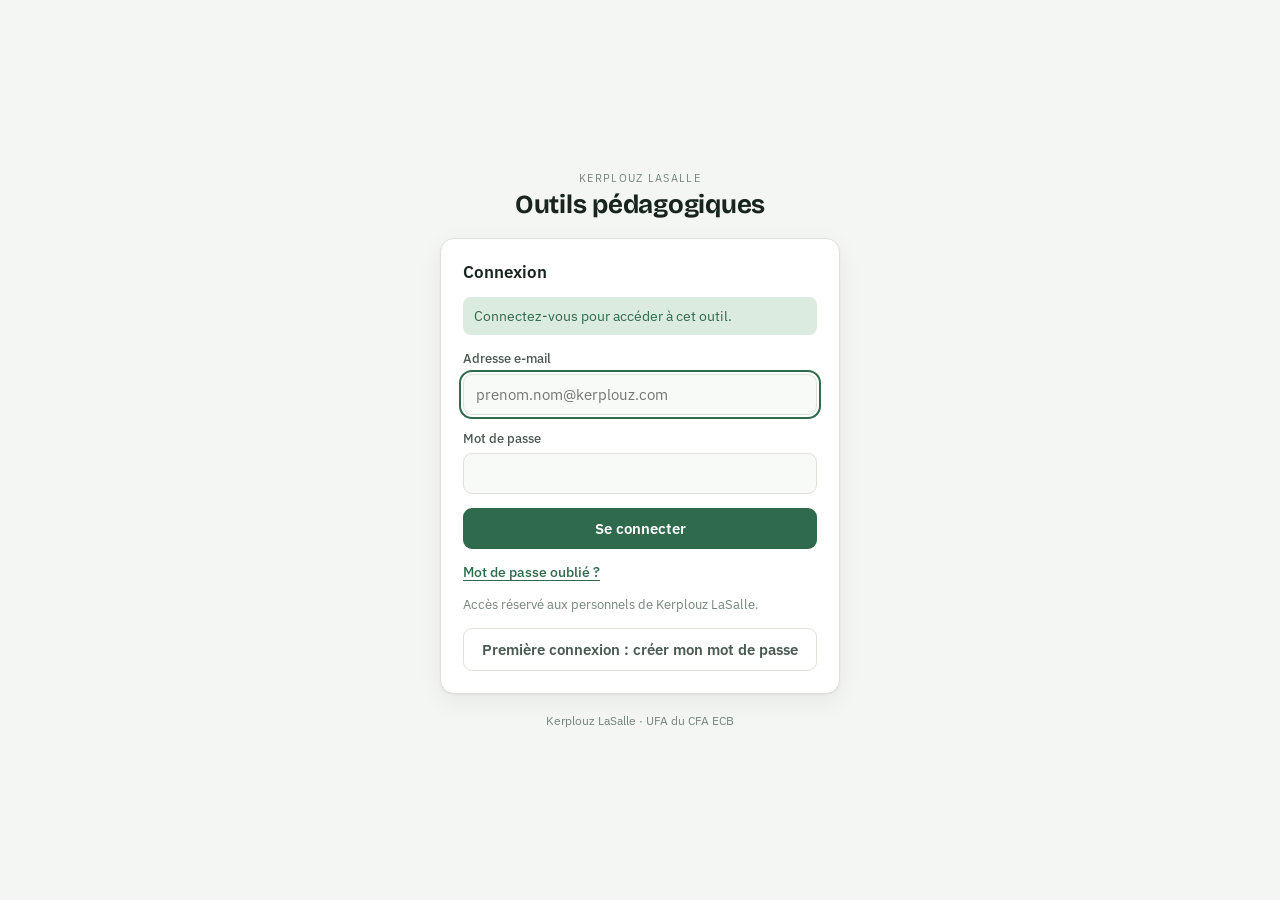
==== commit 6b172bea: "Admin : coordinateurs de filière, BPREA" ====
--- a/admin/index.html
+++ b/admin/index.html
@@ -140,7 +140,7 @@
   <!-- Personnel -->
   <section id="p-perso">
     <div class="card">
-      <p class="help">Seules les personnes de cette liste peuvent se connecter. <b>Première connexion</b> : adresse + <b>code d'activation</b> (à leur remettre) + mot de passe choisi. Le code ne sert qu'une fois ; « Réinitialiser l'accès » en donne un nouveau (mot de passe oublié). Un formateur voit les outils des formations de ses classes ; direction, vie scolaire, secrétariat, coordination et responsable pédagogique voient toutes les formations. ★ = référent·e de la classe.</p>
+      <p class="help">Seules les personnes de cette liste peuvent se connecter. <b>Première connexion</b> : adresse + <b>code d'activation</b> (à leur remettre) + mot de passe choisi. Le code ne sert qu'une fois ; « Réinitialiser l'accès » en donne un nouveau (mot de passe oublié). Un formateur voit les outils des formations de ses classes ; un coordinateur de filière voit aussi sa filière ; direction, vie scolaire, secrétariat et responsable pédagogique voient toutes les formations. ★ = référent·e de la classe.</p>
       <div class="bar">
         <input type="search" id="q" placeholder="Rechercher un nom, une adresse, une classe" aria-label="Rechercher" style="min-width:250px">
         <select id="fRole" aria-label="Filtrer"><option value="">Tout le personnel</option></select>
@@ -211,10 +211,11 @@
 const SB="https://olqclfsywasktwirswpb.supabase.co", KEY="sb_publishable_Qry6l1DGbG9IkLtGT7CF4w_OyP4rI8x", SKEY="kep.session";
 const $=s=>document.querySelector(s);
 const esc=t=>String(t==null?"":t).replace(/[<>&"]/g,c=>({"<":"&lt;",">":"&gt;","&":"&amp;",'"':"&quot;"}[c]));
-const NIVEAUX={capa:"CAPa JP",bpa:"BPA OSP",bp:"BP AP",btsa:"BTSA AP",cs:"CS Arboriste",autre:"Autre",tous:"Toutes formations"};
-const ROLES={formateur:"Formateur",coordinateur_filiere:"Coordinateur de filière",responsable_peda:"Responsable pédagogique",secretariat:"Secrétariat",direction:"Direction",vie_sco:"Vie scolaire"};
-const ROLES_OUTIL=Object.assign({referent:"Référent de classe"},ROLES);
-const TOUS_NIVEAUX=["coordinateur_filiere","responsable_peda","secretariat","direction","vie_sco"];
+const NIVEAUX={capa:"CAPa JP",bpa:"BPA OSP",bp:"BP AP",btsa:"BTSA AP",cs:"CS Arboriste",bprea:"BPREA",autre:"Autre",tous:"Toutes formations"};
+const ROLES={formateur:"Formateur",responsable_peda:"Responsable pédagogique",secretariat:"Secrétariat",direction:"Direction",vie_sco:"Vie scolaire"};
+const ROLES_OUTIL=Object.assign({referent:"Référent de classe",coordinateur_filiere:"Coordinateur de filière"},ROLES);
+const FILIERES=["capa","bpa","bp","btsa","cs","bprea"];
+const TOUS_NIVEAUX=["responsable_peda","secretariat","direction","vie_sco"];
 
 /* ---------- session ---------- */
 let session=null,moi="";
@@ -257,7 +258,7 @@
 
 /* ---------- rendu ---------- */
 const affDe=email=>affect.filter(a=>a.email===email).map(a=>Object.assign({},classes.find(c=>c.code===a.classe),{fonction:a.fonction})).filter(c=>c.code).sort((a,b)=>a.ordre-b.ordre);
-const effRoles=p=>{const r=new Set(p.roles);const a=affDe(p.email);if(a.length)r.add("formateur");if(a.some(c=>c.fonction==="referent"))r.add("referent");return r;};
+const effRoles=p=>{const r=new Set(p.roles);const a=affDe(p.email);if(a.length)r.add("formateur");if(a.some(c=>c.fonction==="referent"))r.add("referent");if((p.filieres||[]).length)r.add("coordinateur_filiere");return r;};
 function chipsClasses(email){const cl=affDe(email);return cl.length?cl.map(c=>`<span class="chip ${esc(c.niveau)} ${c.fonction==="referent"?"ref":""}" title="${esc(NIVEAUX[c.niveau])}${c.fonction==="referent"?" · référent·e":""}${c.actif?"":" · classe désactivée"}" style="${c.actif?"":"opacity:.5"}">${c.fonction==="referent"?"★ ":""}${esc(c.libelle)}</span>`).join(""):'<span class="none">Aucune classe</span>';}
 function panneauRoles(p){const self=p.email===moi;
   return `<div class="panel" data-panel="roles">
@@ -265,7 +266,8 @@
       <input data-f="email" value="${esc(p.email)}" aria-label="Adresse" style="width:250px" ${p.compte?"disabled title='Adresse figée : le compte existe'":""}>
       <button type="button" class="small" data-act="ids">Enregistrer</button></div>
     <div class="grid">${Object.keys(ROLES).map(r=>`<label><input type="checkbox" data-role="${r}" ${p.roles.includes(r)?"checked":""}>${ROLES[r]}</label>`).join("")}
-      <label title="Accès à cette page et à tous les outils"><input type="checkbox" data-role="__admin" ${p.admin?"checked":""} ${self?"disabled":""}><b>Administrateur</b></label></div></div>`;}
+      <label title="Accès à cette page et à tous les outils"><input type="checkbox" data-role="__admin" ${p.admin?"checked":""} ${self?"disabled":""}><b>Administrateur</b></label>
+      <h4>Coordination de filière</h4>${FILIERES.map(f=>`<label><input type="checkbox" data-filiere="${f}" ${(p.filieres||[]).includes(f)?"checked":""}>${NIVEAUX[f]}</label>`).join("")}</div></div>`;}
 function panneauClasses(p){const mine=Object.fromEntries(affect.filter(a=>a.email===p.email).map(a=>[a.classe,a.fonction]));
   return `<div class="panel grid" data-panel="classes">`+Object.keys(NIVEAUX).filter(n=>classes.some(c=>c.niveau===n)).map(n=>
     `<h4>${esc(NIVEAUX[n])}</h4>`+classes.filter(c=>c.niveau===n).map(c=>{const f=mine[c.code]||"";const ref=affect.find(a=>a.classe===c.code&&a.fonction==="referent");
@@ -275,7 +277,7 @@
 function ligne(p){const self=p.email===moi,o=ouvert&&ouvert.email===p.email?ouvert.quoi:null;
   const etat=p.compte?(p.derniere_connexion?"dernière connexion le "+new Date(p.derniere_connexion).toLocaleDateString("fr-FR"):"compte créé, jamais connecté")
     :(p.code?`pas encore de compte · code <span class="code">${esc(p.code)}</span>`:"pas encore de compte");
-  const rl=p.roles.map(r=>`<span class="chip role">${esc(ROLES[r]||r)}</span>`).join("")+(p.admin?'<span class="chip adm">Administrateur</span>':"");
+  const rl=p.roles.map(r=>`<span class="chip role">${esc(ROLES[r]||r)}</span>`).join("")+(p.filieres||[]).map(f=>`<span class="chip ${f}" title="Coordinateur·rice de filière">Coord. ${esc(NIVEAUX[f]||f)}</span>`).join("")+(p.admin?'<span class="chip adm">Administrateur</span>':"");
   return `<tr class="${p.actif?"":"off"}" data-email="${esc(p.email)}">
     <td><b>${esc(p.nom)} ${esc(p.prenom)}</b>${self?' <span class="badge b-on">vous</span>':""}<span class="sub">${esc(p.email)}</span><span class="sub">${etat}</span></td>
     <td><div class="chips">${rl||'<span class="none">Aucun rôle</span>'} <button type="button" class="ghost small" data-act="roles">${o==="roles"?"Fermer":"Modifier"}</button></div>${o==="roles"?panneauRoles(p):""}</td>
@@ -343,9 +345,9 @@
     return action(()=>api("/rest/v1/rpc/admin_supprimer",{method:"POST",body:{mail:email}}),"Personne supprimée");}});
 $("#tPerso").addEventListener("change",e=>{const tr=e.target.closest("tr");if(!tr)return;const email=tr.dataset.email,p=perso.find(x=>x.email===email);
   if(e.target.dataset.act==="actif")return action(()=>api("/rest/v1/personnel?email=eq."+enc(email),{method:"PATCH",prefer:"return=minimal",body:{actif:e.target.checked}}),e.target.checked?"Compte réactivé":"Compte suspendu");
-  if(e.target.dataset.role){const pn=e.target.closest(".panel");const roles=[...pn.querySelectorAll("[data-role]")].filter(x=>x.checked&&x.dataset.role!=="__admin").map(x=>x.dataset.role);
-    const admin=pn.querySelector("[data-role=__admin]").checked;
-    return action(()=>api("/rest/v1/personnel?email=eq."+enc(email),{method:"PATCH",prefer:"return=minimal",body:{roles,admin}}),"Rôles enregistrés");}
+  if(e.target.dataset.role||e.target.dataset.filiere){const pn=e.target.closest(".panel");const roles=[...pn.querySelectorAll("[data-role]")].filter(x=>x.checked&&x.dataset.role!=="__admin").map(x=>x.dataset.role);
+    const admin=pn.querySelector("[data-role=__admin]").checked,filieres=[...pn.querySelectorAll("[data-filiere]")].filter(x=>x.checked).map(x=>x.dataset.filiere);
+    return action(()=>api("/rest/v1/personnel?email=eq."+enc(email),{method:"PATCH",prefer:"return=minimal",body:{roles,admin,filieres}}),"Rôles enregistrés");}
   if(e.target.dataset.classe){const code=e.target.dataset.classe,f=e.target.value;
     return action(async()=>{
       if(!f)return api(`/rest/v1/affectations?email=eq.${enc(email)}&classe=eq.${enc(code)}`,{method:"DELETE"});
@@ -372,9 +374,9 @@
 
 /* ---------- fiches de connexion ---------- */
 const SITE=/^(localhost|127\.)/.test(location.hostname)||!location.host?"keprojects.pages.dev":location.host;
-const ROLES_FICHE={formateur:"formateur·rice",coordinateur_filiere:"coordination de filière",responsable_peda:"responsable pédagogique",secretariat:"secrétariat",direction:"direction",vie_sco:"vie scolaire"};
+const ROLES_FICHE={formateur:"formateur·rice",responsable_peda:"responsable pédagogique",secretariat:"secrétariat",direction:"direction",vie_sco:"vie scolaire"};
 function fiche(p,mep){const cl=affDe(p.email).filter(c=>c.actif);
-  const roles=p.roles.map(r=>ROLES_FICHE[r]||r);if(cl.some(c=>c.fonction==="referent"))roles.push("référent·e de classe");
+  const roles=p.roles.map(r=>ROLES_FICHE[r]||r);if(cl.some(c=>c.fonction==="referent"))roles.push("référent·e de classe");(p.filieres||[]).forEach(f=>roles.push("coordination "+(NIVEAUX[f]||f)));
   return `<section class="fiche ${mep==="demi"?"demi":""}">
   <div class="f-head"><div><div class="org">Kerplouz LaSalle · UFA du CFA ECB</div><h1>Votre accès aux outils pédagogiques</h1></div>
     <div class="perso">Document personnel<br>${esc(p.prenom)} ${esc(p.nom)}</div></div>
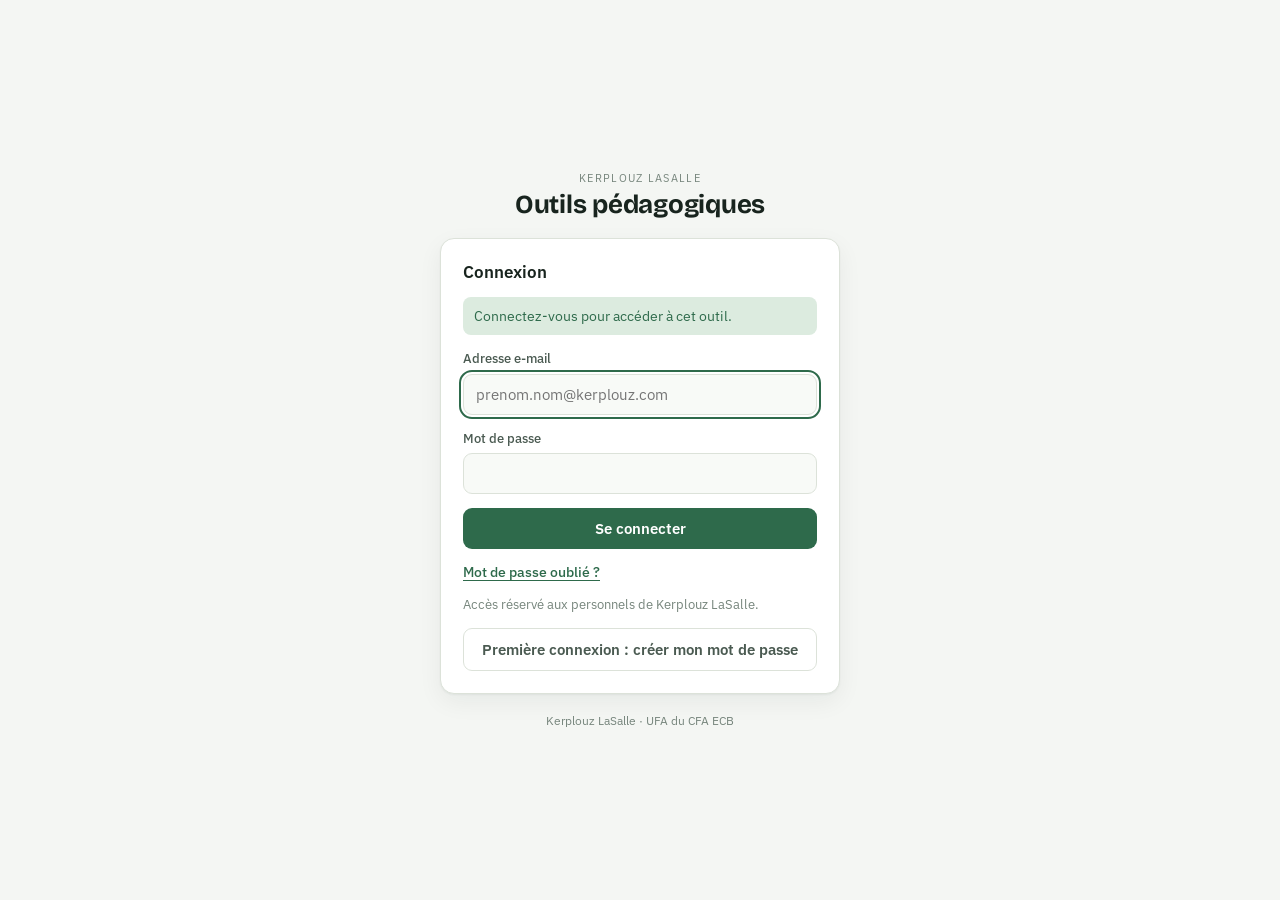
==== commit 593265f2: "Admin : bouton Mail (code d'activation prérempli dans la messagerie)" ====
--- a/admin/index.html
+++ b/admin/index.html
@@ -140,7 +140,7 @@
   <!-- Personnel -->
   <section id="p-perso">
     <div class="card">
-      <p class="help">Seules les personnes de cette liste peuvent se connecter. <b>Première connexion</b> : adresse + <b>code d'activation</b> (à leur remettre) + mot de passe choisi. Le code ne sert qu'une fois ; « Réinitialiser l'accès » en donne un nouveau (mot de passe oublié). Un formateur voit les outils des formations de ses classes ; un coordinateur de filière voit aussi sa filière ; direction, vie scolaire, secrétariat et responsable pédagogique voient toutes les formations. ★ = référent·e de la classe.</p>
+      <p class="help">Seules les personnes de cette liste peuvent se connecter. <b>Première connexion</b> : adresse + <b>code d'activation</b> (à leur remettre) + mot de passe choisi. Le code ne sert qu'une fois ; « Réinitialiser l'accès » en donne un nouveau (mot de passe oublié). Pour le transmettre : « Mail » prépare le message dans votre messagerie (vous le relisez et l'envoyez vous-même), « Fiche » en fait un PDF. Un formateur voit les outils des formations de ses classes ; un coordinateur de filière voit aussi sa filière ; direction, vie scolaire, secrétariat et responsable pédagogique voient toutes les formations. ★ = référent·e de la classe.</p>
       <div class="bar">
         <input type="search" id="q" placeholder="Rechercher un nom, une adresse, une classe" aria-label="Rechercher" style="min-width:250px">
         <select id="fRole" aria-label="Filtrer"><option value="">Tout le personnel</option></select>
@@ -283,7 +283,7 @@
     <td><div class="chips">${rl||'<span class="none">Aucun rôle</span>'} <button type="button" class="ghost small" data-act="roles">${o==="roles"?"Fermer":"Modifier"}</button></div>${o==="roles"?panneauRoles(p):""}</td>
     <td><div class="chips">${chipsClasses(p.email)} <button type="button" class="ghost small" data-act="classes">${o==="classes"?"Fermer":"Modifier"}</button></div>${o==="classes"?panneauClasses(p):""}</td>
     <td><label class="switch"><input type="checkbox" data-act="actif" ${p.actif?"checked":""} ${self?"disabled":""} aria-label="Compte actif"></label></td>
-    <td><div class="actions">${self?"":`${p.compte?'<button type="button" class="ghost small" data-act="reinit" title="Supprime le mot de passe et donne un nouveau code">Réinitialiser l\'accès</button>':'<button type="button" class="small" data-act="fiche" title="Fiche de connexion de cette personne (PDF)">Fiche</button><button type="button" class="ghost small" data-act="code">Nouveau code</button>'}
+    <td><div class="actions">${self?"":`${p.compte?'<button type="button" class="ghost small" data-act="reinit" title="Supprime le mot de passe et donne un nouveau code">Réinitialiser l\'accès</button>':'<button type="button" class="small" data-act="fiche" title="Fiche de connexion de cette personne (PDF)">Fiche</button>'+(p.code&&p.actif?'<button type="button" class="small" data-act="mail" title="Ouvre votre messagerie avec un mail prêt à envoyer à cette personne">Mail</button>':'')+'<button type="button" class="ghost small" data-act="code">Nouveau code</button>'}
       <button type="button" class="danger small" data-act="del">Supprimer</button>`}</div></td></tr>`;}
 function rendre(){
   const q=sansAccent($("#q").value.trim().toLowerCase()),fr=$("#fRole").value,fc=$("#fClasse").value;
@@ -338,10 +338,11 @@
     if(!body.prenom||!body.nom){toast("Le prénom et le nom sont obligatoires.",true);return;}
     action(async()=>{await api("/rest/v1/personnel?email=eq."+enc(email),{method:"PATCH",prefer:"return=minimal",body});if(body.email)ouvert={email:body.email,quoi:"roles"};},"Fiche enregistrée");return;}
   if(act==="fiche")return imprimerFiches([perso.find(x=>x.email===email)],"page");
+  if(act==="mail")return ouvrirMail(perso.find(x=>x.email===email));
   if(act==="code")return action(async()=>{const c=await api("/rest/v1/rpc/nouveau_code",{method:"POST",body:{}});await api("/rest/v1/personnel?email=eq."+enc(email),{method:"PATCH",prefer:"return=minimal",body:{code:c}});return c;},c=>"Nouveau code : "+c);
   if(act==="reinit"||act==="del"){if(!b.classList.contains("sure")){const t=b.textContent;b.classList.add("sure");if(act==="reinit")b.classList.add("danger");b.textContent="Confirmer ?";
       setTimeout(()=>{if(b.isConnected){b.classList.remove("sure");if(act==="reinit")b.classList.remove("danger");b.textContent=t;}},4000);return;}
-    if(act==="reinit")return action(()=>api("/rest/v1/rpc/admin_reinitialiser",{method:"POST",body:{mail:email}}),c=>"Accès réinitialisé. Nouveau code : "+c+" — bouton « Fiche » pour l'envoyer.");
+    if(act==="reinit")return action(()=>api("/rest/v1/rpc/admin_reinitialiser",{method:"POST",body:{mail:email}}),c=>"Accès réinitialisé. Nouveau code : "+c+" — boutons « Mail » ou « Fiche » pour l'envoyer.");
     return action(()=>api("/rest/v1/rpc/admin_supprimer",{method:"POST",body:{mail:email}}),"Personne supprimée");}});
 $("#tPerso").addEventListener("change",e=>{const tr=e.target.closest("tr");if(!tr)return;const email=tr.dataset.email,p=perso.find(x=>x.email===email);
   if(e.target.dataset.act==="actif")return action(()=>api("/rest/v1/personnel?email=eq."+enc(email),{method:"PATCH",prefer:"return=minimal",body:{actif:e.target.checked}}),e.target.checked?"Compte réactivé":"Compte suspendu");
@@ -375,6 +376,25 @@
 /* ---------- fiches de connexion ---------- */
 const SITE=/^(localhost|127\.)/.test(location.hostname)||!location.host?"keprojects.pages.dev":location.host;
 const ROLES_FICHE={formateur:"formateur·rice",responsable_peda:"responsable pédagogique",secretariat:"secrétariat",direction:"direction",vie_sco:"vie scolaire"};
+/* ---- Envoi par mail : ouvre la messagerie de l'utilisateur, rien n'est envoyé par la plateforme ---- */
+function mailAcces(p){const cl=affDe(p.email).filter(c=>c.actif),me=perso.find(x=>x.email===moi);
+  const sig=me?`${me.prenom} ${me.nom}`:"";
+  const corps=[`Bonjour ${p.prenom},`,"",
+    "La plateforme pédagogique de l'UFA regroupe vos outils (grilles d'évaluation, fabrique à livret…). Voici de quoi créer votre accès :","",
+    `Site : https://${SITE}`,`Identifiant : ${p.email}`,`Code d'activation : ${p.code}`,"",
+    "Première connexion :",
+    `1. Ouvrez https://${SITE} dans votre navigateur (ordinateur, tablette ou téléphone).`,
+    "2. Cliquez sur « Première connexion : créer mon mot de passe ».",
+    "3. Saisissez votre adresse et le code d'activation ci-dessus.",
+    "4. Choisissez votre mot de passe (8 caractères minimum, avec une minuscule, une majuscule, un chiffre et un caractère spécial), saisissez-le deux fois, puis validez.","",
+    "Les fois suivantes, connectez-vous simplement avec votre adresse et votre mot de passe.",
+    ...(cl.length?["",`Vos classes : ${cl.map(c=>(c.fonction==="referent"?"★ ":"")+c.libelle).join(", ")}${cl.some(c=>c.fonction==="referent")?" (★ = classe dont vous êtes référent·e)":""}.`]:[]),"",
+    "Ce code est personnel et ne sert qu'une fois : merci de ne pas le transmettre.","",
+    "Bonne journée,",sig].join("\r\n");
+  return "mailto:"+encodeURIComponent(p.email)+"?subject="+encodeURIComponent("Votre accès aux outils pédagogiques Kerplouz")+"&body="+encodeURIComponent(corps);}
+function ouvrirMail(p){if(!p||!p.code){toast("Pas de code d'activation pour cette personne.",true);return;}
+  const a=document.createElement("a");a.href=mailAcces(p);a.style.display="none";document.body.appendChild(a);a.click();a.remove();
+  toast("Mail préparé dans votre messagerie pour "+p.prenom+" "+p.nom+" : relisez-le puis envoyez-le.");}
 function fiche(p,mep){const cl=affDe(p.email).filter(c=>c.actif);
   const roles=p.roles.map(r=>ROLES_FICHE[r]||r);if(cl.some(c=>c.fonction==="referent"))roles.push("référent·e de classe");(p.filieres||[]).forEach(f=>roles.push("coordination "+(NIVEAUX[f]||f)));
   return `<section class="fiche ${mep==="demi"?"demi":""}">
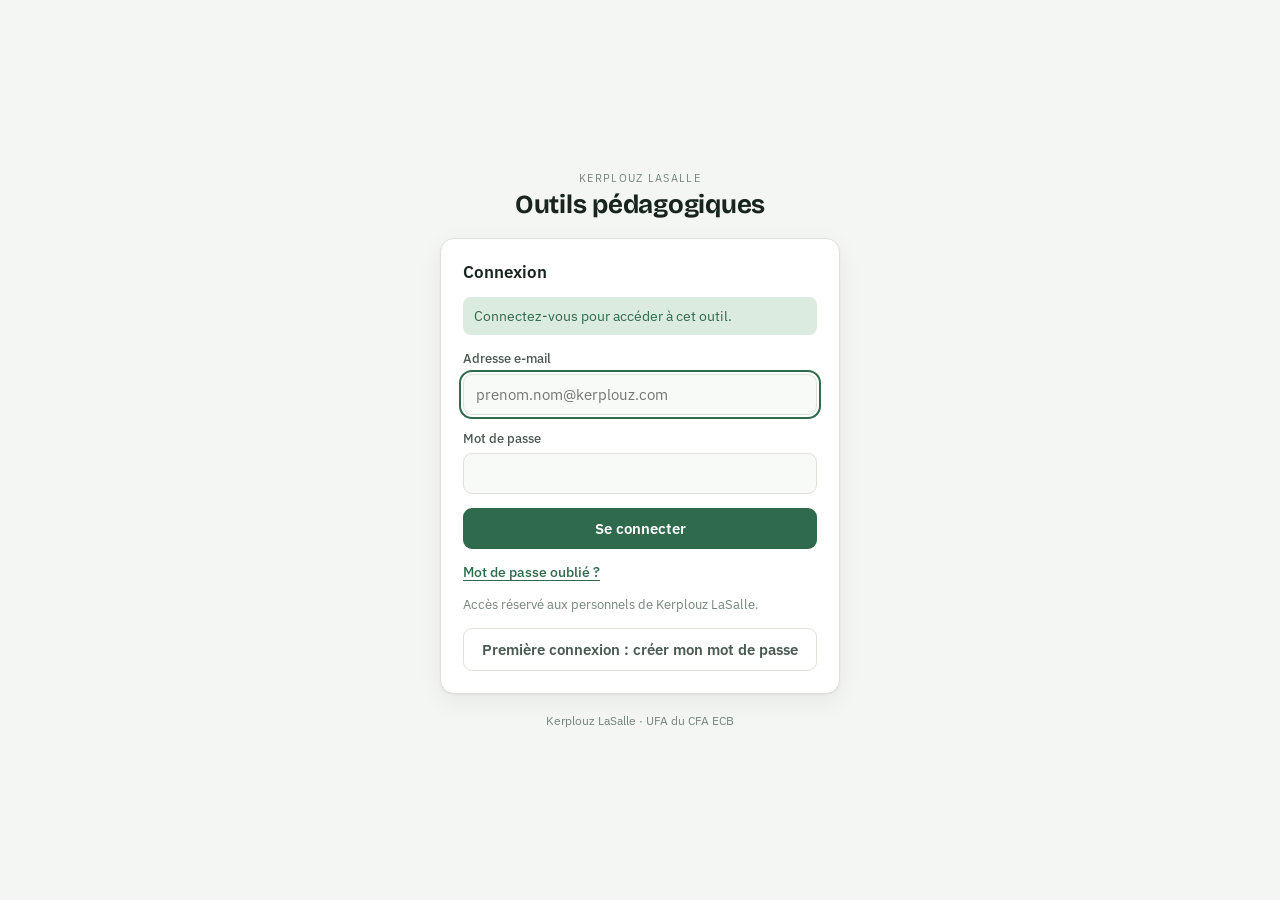
==== commit a9438ce1: "Admin : bouton Prendre son role + bandeau" ====
--- a/admin/index.html
+++ b/admin/index.html
@@ -283,7 +283,7 @@
     <td><div class="chips">${rl||'<span class="none">Aucun rôle</span>'} <button type="button" class="ghost small" data-act="roles">${o==="roles"?"Fermer":"Modifier"}</button></div>${o==="roles"?panneauRoles(p):""}</td>
     <td><div class="chips">${chipsClasses(p.email)} <button type="button" class="ghost small" data-act="classes">${o==="classes"?"Fermer":"Modifier"}</button></div>${o==="classes"?panneauClasses(p):""}</td>
     <td><label class="switch"><input type="checkbox" data-act="actif" ${p.actif?"checked":""} ${self?"disabled":""} aria-label="Compte actif"></label></td>
-    <td><div class="actions">${self?"":`${p.compte?'<button type="button" class="ghost small" data-act="reinit" title="Supprime le mot de passe et donne un nouveau code">Réinitialiser l\'accès</button>':'<button type="button" class="small" data-act="fiche" title="Fiche de connexion de cette personne (PDF)">Fiche</button>'+(p.code&&p.actif?'<button type="button" class="small" data-act="mail" title="Ouvre votre messagerie avec un mail prêt à envoyer à cette personne">Mail</button>':'')+'<button type="button" class="ghost small" data-act="code">Nouveau code</button>'}
+    <td><div class="actions">${self?"":`${p.compte?'<button type="button" class="ghost small" data-act="reinit" title="Supprime le mot de passe et donne un nouveau code">Réinitialiser l\'accès</button>':'<button type="button" class="small" data-act="fiche" title="Fiche de connexion de cette personne (PDF)">Fiche</button>'+(p.code&&p.actif?'<button type="button" class="small" data-act="mail" title="Ouvre votre messagerie avec un mail prêt à envoyer à cette personne">Mail</button>':'')+'<button type="button" class="ghost small" data-act="code">Nouveau code</button>'}${p.actif?'<button type="button" class="ghost small" data-act="role" title="Agir sur tout le site comme cette personne (tracé)">Prendre son rôle</button>':''}
       <button type="button" class="danger small" data-act="del">Supprimer</button>`}</div></td></tr>`;}
 function rendre(){
   const q=sansAccent($("#q").value.trim().toLowerCase()),fr=$("#fRole").value,fc=$("#fClasse").value;
@@ -339,6 +339,7 @@
     action(async()=>{await api("/rest/v1/personnel?email=eq."+enc(email),{method:"PATCH",prefer:"return=minimal",body});if(body.email)ouvert={email:body.email,quoi:"roles"};},"Fiche enregistrée");return;}
   if(act==="fiche")return imprimerFiches([perso.find(x=>x.email===email)],"page");
   if(act==="mail")return ouvrirMail(perso.find(x=>x.email===email));
+  if(act==="role"){b.disabled=true;window.KepComme.prendre(email).then(()=>{location.href="/";}).catch(e=>{b.disabled=false;toast("Impossible : "+e.message,true);});return;}
   if(act==="code")return action(async()=>{const c=await api("/rest/v1/rpc/nouveau_code",{method:"POST",body:{}});await api("/rest/v1/personnel?email=eq."+enc(email),{method:"PATCH",prefer:"return=minimal",body:{code:c}});return c;},c=>"Nouveau code : "+c);
   if(act==="reinit"||act==="del"){if(!b.classList.contains("sure")){const t=b.textContent;b.classList.add("sure");if(act==="reinit")b.classList.add("danger");b.textContent="Confirmer ?";
       setTimeout(()=>{if(b.isConnected){b.classList.remove("sure");if(act==="reinit")b.classList.remove("danger");b.textContent=t;}},4000);return;}
@@ -449,4 +450,5 @@
   catch(e){const m=$("#err");m.hidden=false;m.textContent="Chargement impossible : "+frErr(e);}
 })();
 </script>
+<script src="/comme.js" defer></script>
 </body></html>
